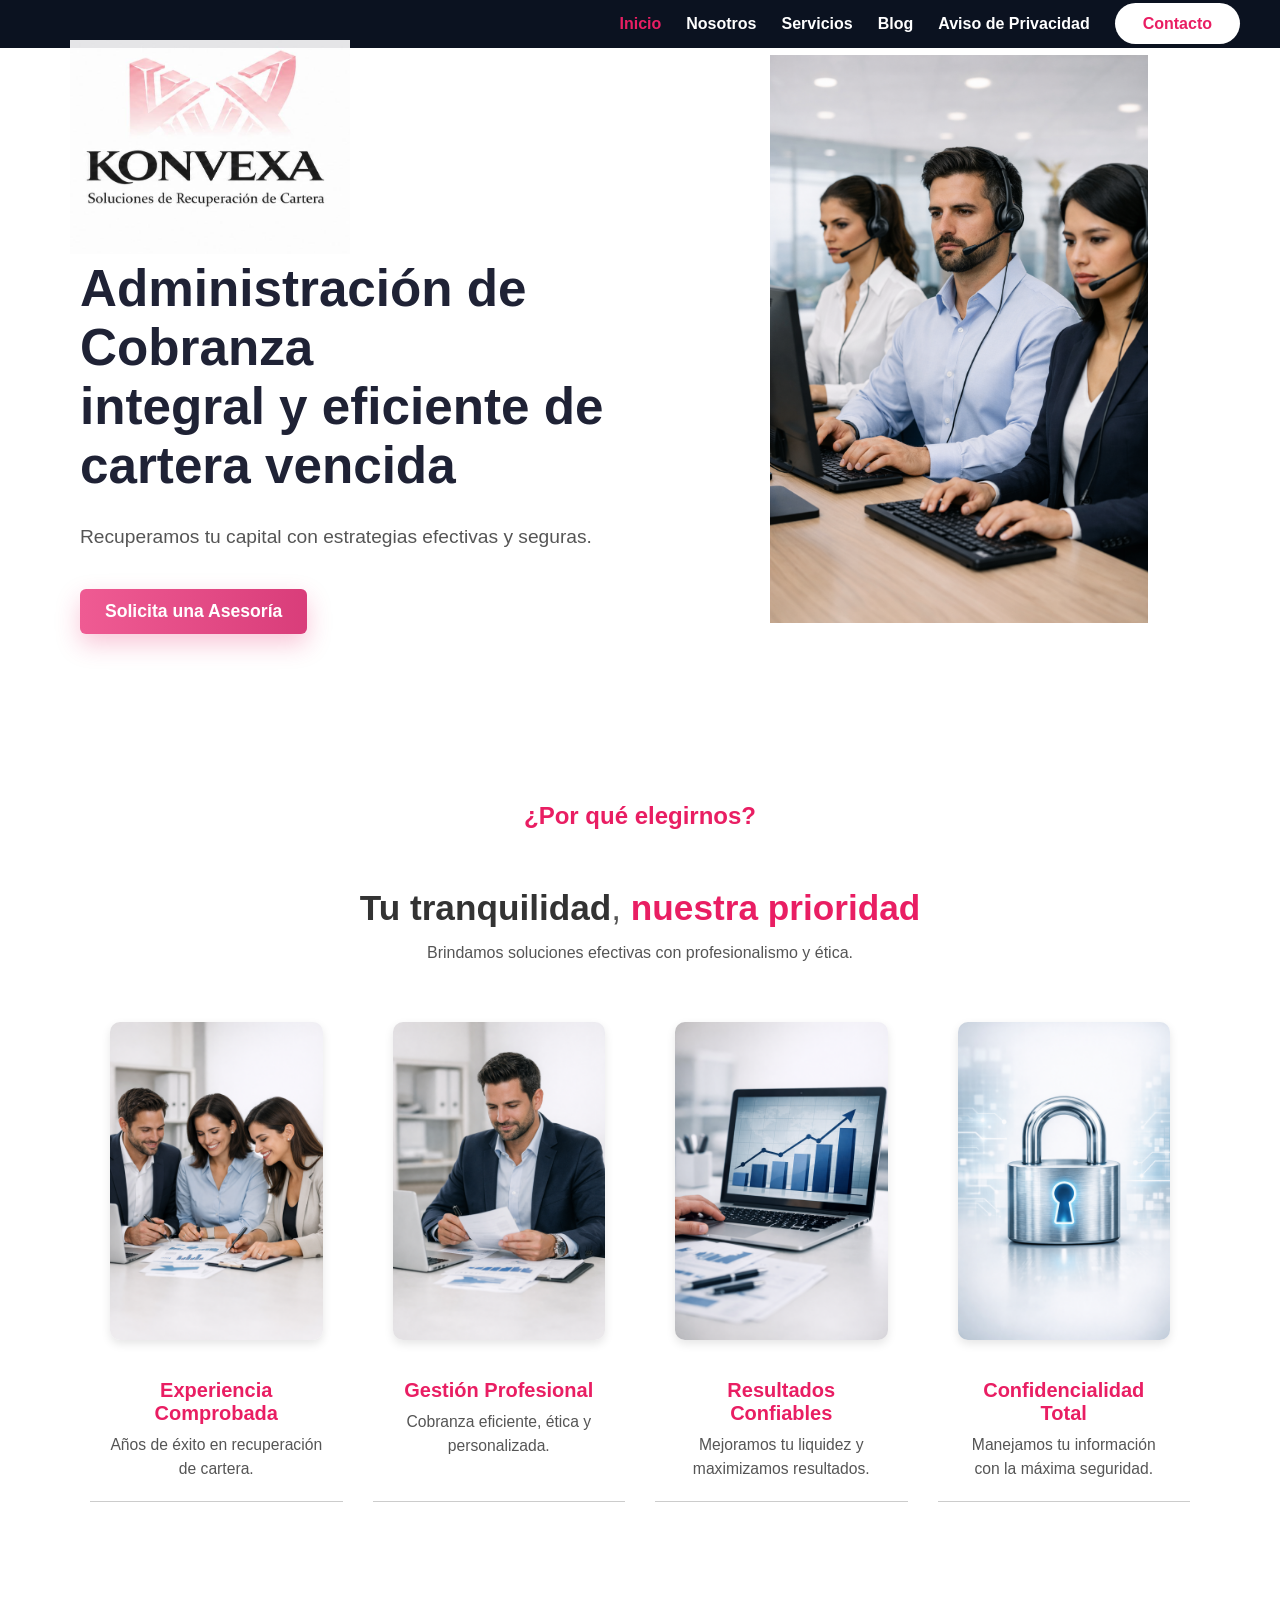
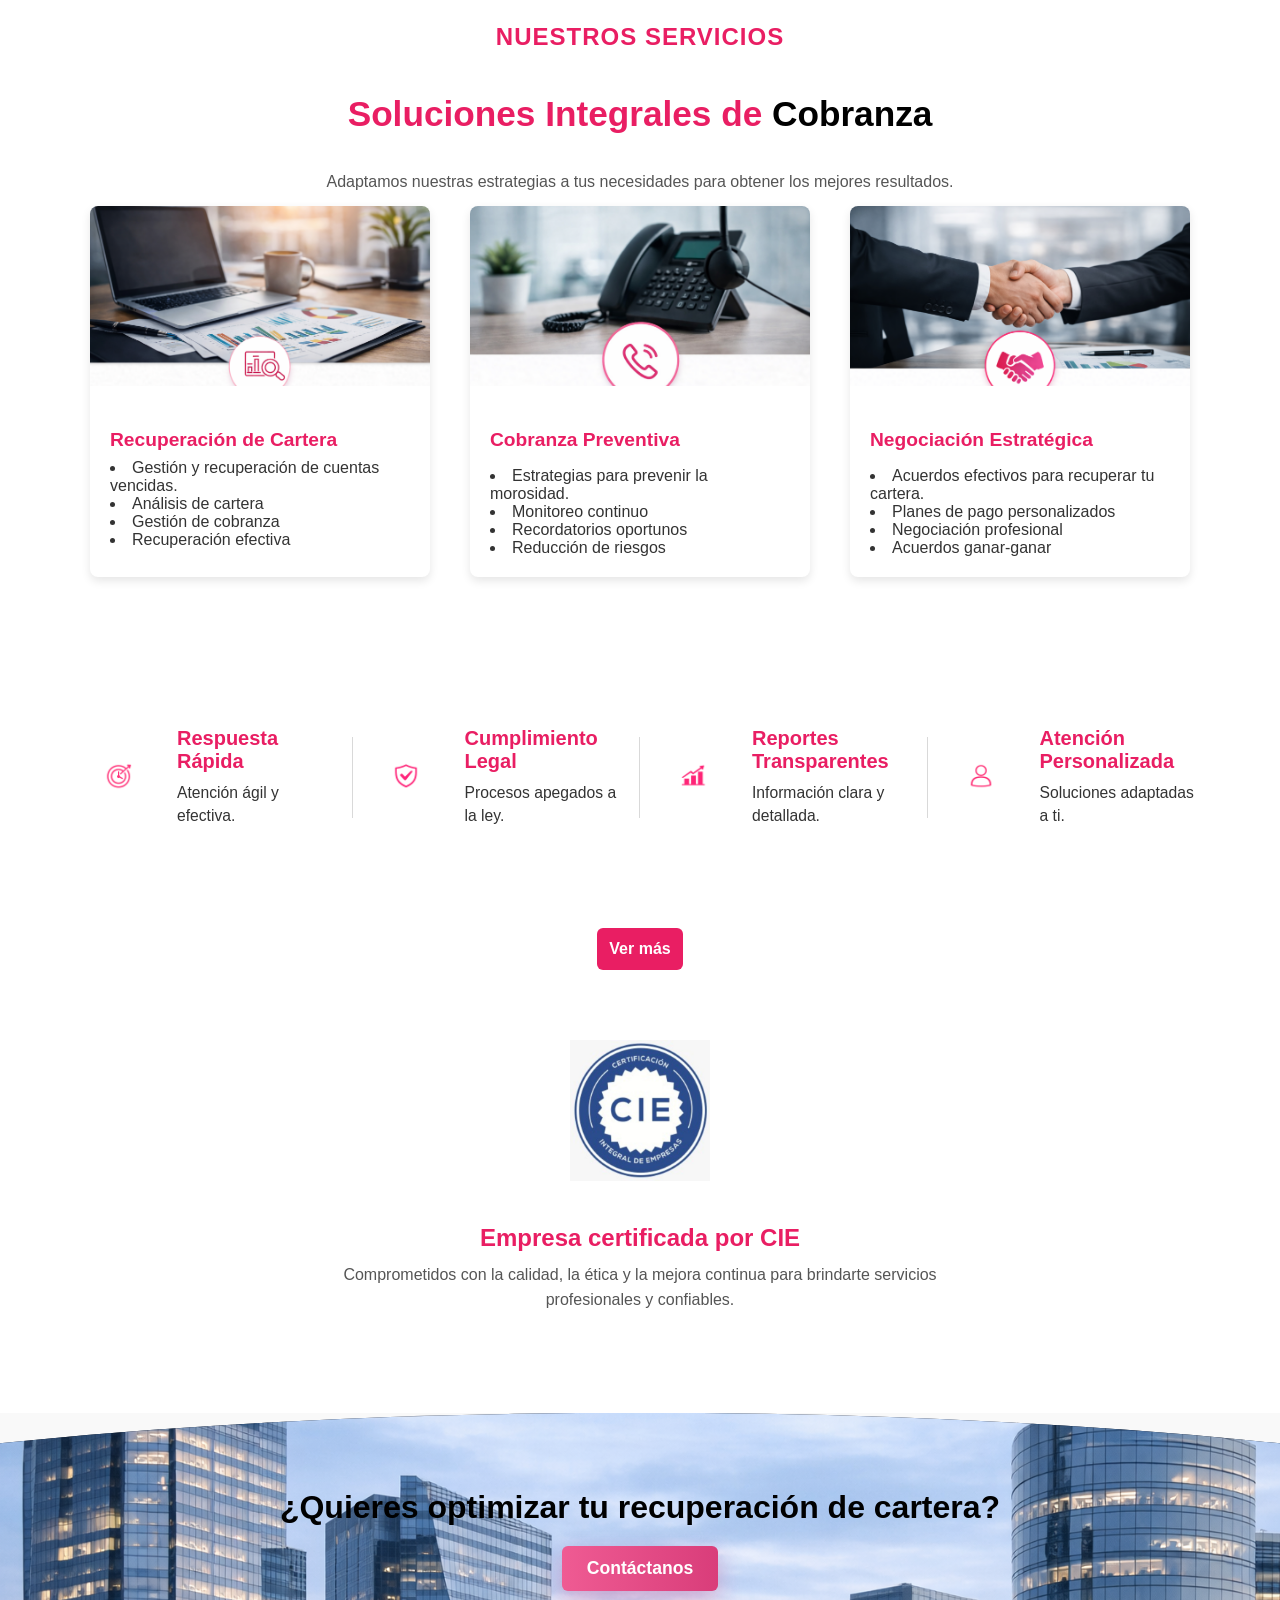
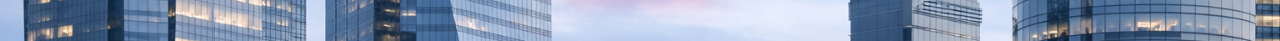
==== index.html @ bc164cfe "añadir cie" ====
<!DOCTYPE html>
<html lang="es">
<head>
  <meta charset="UTF-8">
  <meta name="viewport" content="width=device-width, initial-scale=1.0">
  <title>Konvexa Soluciones</title>
  <link rel="stylesheet" href="styles.css">
</head>
<body>
 
  <!-- Header -->
  <header class="navbar">
    <div class="logo-overlap">
      <img src="logo.png" alt="Konvexa Logo">
    </div>
    <nav>
       <ul>
        <li><a href="index.html"class="active">Inicio</a></li>
        <li><a href="nosotros.html">Nosotros</a></li>
        <li><a href="servicios.html">Servicios</a></li>
        <li><a href="blog.html">Blog</a></li>
        <li><a href="privacidad.html">Aviso de Privacidad</a></li>
        <li><a href="contacto.html" class="active">Contacto</a></li>
      </ul>
    </nav>
  </header>

  <!-- Sección principal -->
  <section class="hero">
    <div class="hero-text">
      <h1>Administración de Cobranza<br> integral y eficiente de cartera vencida</h1>
      <p>Recuperamos tu capital con estrategias efectivas y seguras.</p>
      <a href="contacto.html" class="btn-primary">Solicita una Asesoría</a>
    </div>
    <div class="hero-image">
      <img src="img/ejecutivos.jpg" alt="Ejecutivo profesional">
    </div>
  </section>

 <!-- ¿Por qué elegirnos? -->
<section class="why-us">
  <h2>¿Por qué elegirnos?</h2>
  <p class="subtitle">
    <strong>Tu tranquilidad</strong>, <span class="highlight">nuestra prioridad</span>
  </p>
  <p>Brindamos soluciones efectivas con profesionalismo y ética.</p>

 <div class="benefits-grid">
  <div class="benefit">
    <img src="experiencia-comprobada.jpg" alt="Experiencia Comprobada">
    <h3>Experiencia Comprobada</h3>
    <p>Años de éxito en recuperación de cartera.</p>
  </div>

  <div class="benefit">
    <img src="gestion-profesional.jpg" alt="Gestión Profesional">
    <h3>Gestión Profesional</h3>
    <p>Cobranza eficiente, ética y personalizada.</p>
  </div>

  <div class="benefit">
    <img src="resultados-confiables.jpg" alt="Resultados Confiables">
    <h3>Resultados Confiables</h3>
    <p>Mejoramos tu liquidez y maximizamos resultados.</p>
  </div>

  <div class="benefit">
    <img src="confidencialidad-total.jpg" alt="Confidencialidad Total">
    <h3>Confidencialidad Total</h3>
    <p>Manejamos tu información con la máxima seguridad.</p>
  </div>
</div>


<!-- Nuestros Servicios -->
<section class="servicios" id="servicios">
  <h4 class="titulo-seccion">NUESTROS SERVICIOS</h4>
  <h2 class="subtitulo-seccion">
    <strong>Soluciones Integrales de</strong> <span class="rosa">Cobranza</span>
  </h2>
  <p class="descripcion-seccion">
    Adaptamos nuestras estrategias a tus necesidades para obtener los mejores resultados.
  </p>

  <div class="servicios-grid">
    <div class="servicio">
      <img src="img/recuperacion.jpg" alt="Recuperación de Cartera">
      <div class="contenido-servicio">
        <div class="icono-servicio"> </div>
        <h3>Recuperación de Cartera</h3>
         </ul>
          <li> Gestión y recuperación de cuentas vencidas.</li>
          <li>  Análisis de cartera</li>
          <li>  Gestión de cobranza</li>
          <li>  Recuperación efectiva</li>
        </ul>
      </div>
    </div>

    <div class="servicio">
      <img src="img/preventiva.jpg" alt="Cobranza Preventiva">
      <div class="contenido-servicio">
        <div class="icono-servicio"> </div>
        <h3>Cobranza Preventiva</h3>
        <ul></ul>
          <li>  Estrategias para prevenir la morosidad.</li>
          <li>  Monitoreo continuo</li>
          <li>  Recordatorios oportunos</li>
          <li>  Reducción de riesgos</li>
        </ul>
      </div>
    </div>

    <div class="servicio">
      <img src="img/negociacion.jpg" alt="Negociación Estratégica">
      <div class="contenido-servicio">
        <div class="icono-servicio">  </div>
        <h3>Negociación Estratégica</h3>
        <ul></ul>
          <li>  Acuerdos efectivos para recuperar tu cartera.</li>
          <li>  Planes de pago personalizados</li>
          <li>  Negociación profesional</li>
          <li>  Acuerdos ganar-ganar</li>
        </ul>
      </div>
    </div>
  </div>
</section>

<!-- Beneficios adicionales -->
<div class="extra-benefits">
  <div class="extra-benefit">
    <img src="img/icono-reloj.png" alt="Respuesta rápida">
    <div class="text">
      <h3>Respuesta Rápida</h3>
      <p>Atención ágil y efectiva.</p>
    </div>
  </div>

  <div class="extra-benefit">
    <img src="img/icono-escudo.png" alt="Cumplimiento legal">
    <div class="text">
      <h3>Cumplimiento Legal</h3>
      <p>Procesos apegados a la ley.</p>
    </div>
  </div>

  <div class="extra-benefit">
    <img src="img/icono-grafica.png" alt="Reportes transparentes">
    <div class="text">
      <h3>Reportes Transparentes</h3>
      <p>Información clara y detallada.</p>
    </div>
  </div>

  <div class="extra-benefit">
    <img src="img/icono-persona.png" alt="Atención personalizada">
    <div class="text">
      <h3>Atención Personalizada</h3>
      <p>Soluciones adaptadas a ti.</p>
    </div>
  </div>
</div> 

  <div class="btn-container">
  <a href="#" class="btn-secondary">Ver más</a>
</div>

<div class="cie-certificacion">
  <img src="img/cie-logo.png" alt="Certificación Integral de Empresas">
  <h3>Empresa certificada por CIE</h3>
  <p>
    Comprometidos con la calidad, la ética y la mejora continua
    para brindarte servicios profesionales y confiables.
  </p>
</div>

</section>

  <!-- Pie de página -->
  <footer class="cta-footer">
    <h2>¿Quieres optimizar tu recuperación de cartera?</h2>
    <a href="contacto.html" class="btn-primary">Contáctanos</a>
  </footer>
</body>
</html>
---- styles.css ----
body {
  font-family: 'Poppins', sans-serif;
  margin: 0;
  color: #333;
  background-color: #fff;
}

/* =========================
   HEADER
========================= */

.navbar {
  display: flex;
  justify-content: flex-end;
  align-items: center;
  padding: 35px 80px;
  background: transparent;
  position: relative;
  z-index: 100;
}

/* Logo KONVEXA */
.logo-overlap {
  position: absolute;
  left: 70px;
  top: 40px; /* lo baja un poco para separarlo del texto */
  width: 280px; /* antes 380px, más equilibrado */
  z-index: 1; /* mantiene el texto encima */
  opacity: 0.9; /* efecto suave */
}

.logo-overlap img {
  width: 100%;
  height: auto;
  display: block;
}

/* Menú */
nav {
  margin-left: auto;
}

nav ul {
  list-style: none;
  display: flex;
  align-items: center;
  gap: 45px;
  margin: 0;
  padding: 0;
}

nav ul li a {
  text-decoration: none;
  color: #1f2235;
  font-weight: 600;
  font-size: 1rem;
  transition: 0.3s;
  position: relative;
}

nav ul li a:hover {
  color: #ffffff;
}

/* Botón contacto */
nav ul li:last-child a {
  background: #ffffff;
  padding: 12px 28px;
  border-radius: 40px;
  color: #e91e63;
  font-weight: 700;
}

/* =========================
   HERO SECTION
========================= */

.hero {
  display: flex;
  justify-content: space-between;
  align-items: center;
  padding: 0 80px 90px;
  background: #fff;
  position: relative;
  overflow: hidden;
}

/* Texto */
.hero-text {
  width: 50%;
  position: relative;
  z-index: 5;
  padding-top: 170px;
}

.hero-text h1 {
  font-size: 3.2rem;
  line-height: 1.15;
  color: #1f2235;
  margin-bottom: 25px;
  font-weight: 800;
  max-width: 580px;
}

.hero-text p {
  font-size: 1.2rem;
  color: #555;
  margin-bottom: 35px;
  max-width: 520px;
  line-height: 1.7;
}

/* Botón */
.btn-primary {
  background: linear-gradient(to right, #ef5b93, #d93d7a);
  color: white;
  padding: 18px 38px;
  border-radius: 12px;
  text-decoration: none;
  font-size: 1.1rem;
  font-weight: 700;
  display: inline-block;
  box-shadow: 0 10px 25px rgba(233, 30, 99, 0.25);
  transition: 0.3s;
  position: relative;
  z-index: 5;
}

.btn-primary:hover {
  transform: translateY(-3px);
}

/* Imagen ejecutivo */
.hero-image img {
  width: 88%;
  max-width: 430px;
  object-fit: contain;
}

/* Por que elegirnos */
.why-us {
  background: #fff;
  text-align: center;
  padding: 50px 40px; /* menos padding arriba */
}

.why-us h2 {
  display: inline-block;
  background-color: #ffffff; /* fondito rosado */
  color: #e91e63;
  padding: 8px 20px;
  border-radius: 8px;
  margin-bottom: 15px; /* menos espacio debajo del título */
  font-weight: 750;
}

.why-us .subtitle {
  font-size: 2.2rem; /* un poco más pequeño */
  margin-bottom: 8px; /* menos separación */
}

.why-us .subtitle strong {
  font-weight: 750;
  color: #333;
}

.why-us .subtitle .highlight {
  color: #e91e63;
  font-weight: 700;
}

.why-us p {
  color: #555;
  margin-bottom: 15px; /* menos espacio debajo */
}

.benefits-grid {
  display: grid;
  grid-template-columns: repeat(auto-fit, minmax(250px, 1fr));
  gap: 30px;
  max-width: 1100px;
  margin: 40px auto;
  text-align: center;
}

.benefit {
  padding: 20px;
  border-bottom: 1px solid #ccc;
}

/* Imágenes verticales */
.benefit img {
  width: 100%;
  max-width: 220px; /* controla el ancho */
  height: auto;
  border-radius: 10px;
  object-fit: cover;
  margin-bottom: 15px;
  box-shadow: 0 4px 10px rgba(0,0,0,0.1);
}

/* Títulos y texto */
.benefit h3 {
  color: #e91e63;
  font-size: 1.25rem;
  margin-bottom: 8px;
  font-weight: 700;
}

.benefit p {
  color: #555;
  font-size: 0.98rem;
  line-height: 1.5;
  margin: 0;
}

/* =========================
    NUESTROS SERVICIOS  
=========================*/
.servicios {
  background-color: #fff;
  text-align: center;
  padding: 50px 30px;
}

.titulo-seccion {
  font-size: 1.5rem;
  color: #e91e63;
  font-weight: 700;
  letter-spacing: 1px;
  margin-bottom: 5px;
}

.subtitulo-seccion {
  font-size: 2.2rem;
  font-weight: 750;
  color: #333;
  margin-bottom: 10px;
}

.subtitulo-seccion .rosa {
  color: #000000;
  font-weight: 750;
}

.descripcion-seccion {
  color: #555;
  margin-bottom: 40px;
  font-size: 1rem;
}

.servicios-grid {
  display: grid;
  grid-template-columns: repeat(auto-fit, minmax(300px, 1fr));
  gap: 40px;
  max-width: 1100px;
  margin: 0 auto;
}

.servicio {
  background-color: #fff;
  border-radius: 8px;
  box-shadow: 0 4px 10px rgba(0,0,0,0.1);
  overflow: hidden;
  transition: transform 0.3s ease;
}

.servicio:hover {
  transform: translateY(-5px);
}

.servicio img {
  width: 100%;
  height: 180px;
  object-fit: cover;
}

.contenido-servicio {
  padding: 20px;
  text-align: left;
}

.icono-servicio {
  font-size: 1.8rem;
  color: #e91e63;
  margin-bottom: 10px;
}

.contenido-servicio h3 {
  color: #e91e63;
  font-size: 1.2rem;
  margin-bottom: 8px;
}

.contenido-servicio p {
  color: #555;
  margin-bottom: 10px;
}

.contenido-servicio ul {
  list-style: none;
  padding: 0;
  margin-bottom: 15px;
}

.contenido-servicio ul li {
  color: #555;
  margin-bottom: 6px;
}

.linea-rosa {
  width: 50px;
  height: 3px;
  background-color: #e91e63;
  margin: 0 auto;
  border-radius: 2px;
}

 /* =========================
   BENEFICIOS ADICIONALES
========================= */

.extra-benefits {
  display: grid;
  grid-template-columns: repeat(4, 1fr);
  max-width: 1150px;
  margin: 70px auto;
  background: #ffffff;
  border-radius: 18px;
  overflow: hidden;
}

/* Cada bloque */
.extra-benefit {
  display: flex;
  align-items: center;
  gap: 14px;
  padding: 30px 18px;
  position: relative;
}

/* Línea divisora elegante */
.extra-benefit:not(:last-child)::after {
  content: "";
  position: absolute;
  right: 0;
  top: 25%;
  width: 1px;
  height: 50%;
  background: rgba(0,0,0,0.15);
}

/* Íconos */
.extra-benefit img {
  width: 90px;
  height: 90px;
  object-fit: contain;
  flex-shrink: 0;
  margin-left: -10px;
}

/* Texto */
.extra-benefit .text {
  text-align: left;
}

.extra-benefit h3 {
  color: #e91e63;
  font-size: 1.25rem;
  line-height: 1.15;
  margin: 0 0 8px;
  font-weight: 700;
}

.extra-benefit p {
  color: #333;
  font-size: 0.98rem;
  line-height: 1.5;
  margin: 0;
}

/* Ver mas*/
.btn-container {
  text-align: center; /* centra el botón horizontalmente */
  margin-top: 20px;
}

.btn-secondary {
  background-color: #ffffff;
  border: 2px solid #e91e63;
  color: #e91e63;
  padding: 10px 20px;
  border-radius: 5px;
  text-decoration: none;
  display: inline-block;
  margin-top: 20px;
}

.feature img {
  width: 100px;   /* tamaño uniforme */
  height: auto;
  margin-bottom: 15px;
}

/* Footer */ /* Footer */
.cta-footer {
  text-align: center;
  padding: 80px 40px;
  color: #0c0101;

  background:
    linear-gradient(rgba(26, 25, 25, 0), rgba(233, 30, 98, 0)),
    url("footer-bg.jpg") no-repeat center center;

  background-size: cover;

  /* Curvatura arriba */
  clip-path: ellipse(100% 100% at 50% 100%);
}

.cta-footer h2 {
  margin-bottom: 20px;
  font-size: 1.8rem;
}

/* Certificación CIE */

.cie-certificacion {
  text-align: center;
  padding: 50px 20px;
}

.cie-certificacion img {
  width: 140px;
  height: auto;
  margin-bottom: 15px;
}

.cie-certificacion h3 {
  color: #e91e63;
  margin-bottom: 10px;
  font-size: 1.5rem;
}

.cie-certificacion p {
  color: #555;
  max-width: 600px;
  margin: 0 auto;
  line-height: 1.6;
}

/* =========================
   RESPONSIVE DESIGN
========================= */

/* Tablets */
@media (max-width: 992px) {
  .navbar {
    flex-direction: column; /* apila logo y menú */
    align-items: center;
    padding: 20px;
  }

  .logo-overlap {
    position: static; /* quita posición absoluta */
    width: 250px;     /* logo más pequeño */
    margin-bottom: 15px;
  }

  nav {
    margin-left: 0;
  }

  nav ul {
    flex-direction: row;   /* menú horizontal */
    flex-wrap: wrap;       /* se acomoda si no cabe */
    gap: 20px;
    justify-content: center;
  }

  nav ul li a {
    font-size: 0.9rem; /* texto más pequeño */
  }
}

/* Móviles */
@media (max-width: 600px) {
  .logo-overlap {
    width: 200px; /* logo aún más pequeño */
  }

  nav ul {
    flex-direction: row;
    flex-wrap: wrap;
    gap: 15px;
    justify-content: center;
  }

  nav ul li a {
    font-size: 0.85rem;
  }
}

@media (max-width: 992px) {
  .benefits-grid {
    grid-template-columns: repeat(2, 1fr); /* dos columnas en tablet */
  }
}

@media (max-width: 600px) {
  .benefits-grid {
    grid-template-columns: 1fr; /* una columna en móvil */
  }
}

@media (max-width: 600px) {
  .cta-footer {
    clip-path: none; /* elimina curvatura */
    padding: 40px 20px; /* menos padding */
  }

  .cta-footer h2 {
    font-size: 1.2rem;
  }
}

/* Tablets */
@media (max-width: 992px) {
  .hero {
    flex-direction: column;   /* apila texto e imagen */
    text-align: center;
    padding: 40px 20px;
  }

  .hero-text {
    width: 100%;
    padding-top: 80px;
  }

  .hero-text h1 {
    font-size: 2.2rem;   /* más pequeño en tablet */
    max-width: 100%;
  }

  .hero-text p {
    font-size: 1rem;
    max-width: 100%;
  }

  .hero-image img {
    width: 70%;          /* más grande en tablet */
    margin-top: 30px;
  }
}

/* Móviles */
@media (max-width: 600px) {
  .hero {
    flex-direction: column;
    text-align: center;
    padding: 30px 15px;
  }

  .hero-text {
    width: 100%;
    padding-top: 40px;
  }

  .hero-text h1 {
    font-size: 1.6rem;   /* reduce aún más el título */
    line-height: 1.3;
  }

  .hero-text p {
    font-size: 0.95rem;  /* texto más compacto */
    line-height: 1.5;
  }

  .btn-primary {
    padding: 14px 28px;
    font-size: 1rem;
  }

  .hero-image img {
    width: 85%;          /* imagen más protagonista */
    max-width: 320px;
    margin-top: 25px;
  }
}

/* Tablets */
@media (max-width: 992px) {
  .extra-benefits {
    grid-template-columns: repeat(2, 1fr); /* dos columnas en tablet */
  }
}

/* Móviles */
@media (max-width: 600px) {
  .extra-benefits {
    display: flex;              /* fila horizontal */
    overflow-x: auto;           /* scroll horizontal */
    gap: 15px;
    padding: 20px;
    scroll-snap-type: x mandatory; /* efecto de “snap” al deslizar */
  }

  .extra-benefit {
    flex: 0 0 80%;              /* cada bloque ocupa 80% del ancho */
    scroll-snap-align: center;  /* se centra al deslizar */
    flex-direction: column;     /* imagen arriba, texto abajo */
    align-items: center;
    text-align: center;
    border-right: none;         /* quita línea divisoria */
    border-bottom: 1px solid rgba(0,0,0,0.15);
  }

  .extra-benefit img {
    width: 100%;
    max-width: 200px;
    height: auto;
    margin-bottom: 10px;
  }
}

 /* =========================
   SECCIÓN NOSOTROS
========================= */

/* Logo */
.logo {
  position: absolute;
  left: 40px;       /* lo coloca en la esquina izquierda */
  top: 25px;        /* ajusta verticalmente */
}

.logo img {
  width: 180px;     /* tamaño visible pero equilibrado */
  height: auto;
  display: block;
}

.about {
  font-family: 'Manrope', sans-serif;
  background-color: #fff;
  padding: 80px 60px;
}

/* Contenedor general */
.about-container {
  display: flex;
  align-items: center;
  justify-content: space-between;
  gap: 60px;
  flex-wrap: wrap;
}

/* Texto a la izquierda */
.about-text {
  flex: 1;
  max-width: 500px;
  text-align: left;
}

.about-title {
  color: #e91e63;
  font-weight: 700;
  font-size: 2.2rem;
  letter-spacing: 1px;
  margin-bottom: 10px;
}

.about-subtitle {
  color: #1f2235;
  font-size: 2.6rem;
  font-weight: 800;
  margin-bottom: 10px;
  line-height: 1.2;
}

/* Línea decorativa rosa */
.line {
  width: 50px;
  height: 3px;
  background-color: #e91e63;
  margin-bottom: 25px;
  border-radius: 2px;
}

/* Párrafo */
.about-text p {
  color: #555;
  font-size: 1.1rem;
  line-height: 1.8;
}

/* Imagen a la derecha */
.about-image {
  flex: 1;
  display: flex;
  justify-content: center;
}

.about-image img {
  width: 100%;
  max-width: 520px; /* más amplia */
  border-radius: 12px;
  box-shadow: 0 6px 18px rgba(0,0,0,0.12);
  object-fit: cover;
}

/* Nuestra Esencia */
.about-essence {
  text-align: center;
  margin-top: 60px;
  padding: 40px 20px;
}

/* Títulos principales */
.section-title {
  color: #e91e63;
  font-weight: 700;
  font-size: 1.5rem;
  margin-bottom: 5px;
  letter-spacing: 1px;
}

.about-essence h2 {
  font-size: 2.2rem;
  font-weight: 800;
  color: #1f2235;
  margin-bottom: 15px;
}

.essence-text {
  color: #555;
  margin-bottom: 50px;
  font-size: 1rem;
  line-height: 1.6;
  max-width: 700px;
  margin-left: auto;
  margin-right: auto;
}

/* Tarjetas Misión, Visión y Valores */
.essence-grid {
  display: grid;
  grid-template-columns: repeat(auto-fit, minmax(280px, 1fr));
  gap: 30px;
  max-width: 1100px;
  margin: 0 auto;
}

.essence-card {
  background: #fff;
  border-radius: 12px;
  box-shadow: 0 4px 12px rgba(0,0,0,0.08);
  padding: 30px 25px;
  text-align: center;
  transition: transform 0.3s ease, box-shadow 0.3s ease;
}

.essence-card:hover {
  transform: translateY(-5px);
  box-shadow: 0 6px 18px rgba(0,0,0,0.15);
}

/* Línea rosa debajo de cada título */
.line {
  width: 50px;
  height: 3px;
  background-color: #e91e63;
  margin: 10px auto 20px;
  border-radius: 2px;
}

/* Títulos de las tarjetas */
.essence-card h3 {
  color: #1f2235;
  font-size: 1.3rem;
  font-weight: 700;
  margin-bottom: 5px;
}

/* Texto y lista */
.essence-card p,
.essence-card ul {
  color: #333;
  font-size: 0.95rem;
  line-height: 1.6;
}

.essence-card ul {
  list-style: none;
  padding: 0;
  margin: 0;
}

.essence-card ul li {
  margin-bottom: 6px;
}

/* Sección de estadísticas */

/* Frase superior con fondo blanco */
.stats-header {
  background-color: #fff; /* fondo blanco */
  color: #111827; /* texto oscuro */
  padding: 30px 40px;
  border-radius: 10px 10px 0 0; /* bordes superiores redondeados */
  display: flex; /* coloca el icono y texto en la misma línea */
  align-items: center; /* centra verticalmente */
  justify-content: center; /* centra horizontalmente */
  gap: 15px; /* espacio entre icono y texto */
  text-align: left; /* texto alineado a la izquierda */
}

.stats-icon img {
  width: 80px;
  height: 80px;
  margin-bottom: 15px;
}

.stats-header p {
  font-size: 1.1rem;
  color: #111827;
  line-height: 1.6;
  margin: 0; /* elimina espacio extra */
}

.stats-header .highlight {
  color: #e91e63; /* rosa corporativo */
  font-weight: 600;
}

/* Cuadrícula de estadísticas */
.about-stats {
  background-color: #0b1220; /* azul oscuro */
  color: #fff;
  padding: 20px 40px 40px;
  border-radius: 0 0 10px 10px; /* bordes inferiores redondeados */
  text-align: center;
}

.stats-grid {
  display: grid;
  grid-template-columns: repeat(auto-fit, minmax(220px, 1fr));
  gap: 30px;
  border-top: 1px solid #1e293b;
  padding-top: 30px;
}

.stat {
  text-align: center;
  position: relative;
}

.stat img {
  width: 40px;
  margin-bottom: 15px;
}

.stat h3 {
  font-size: 1.8rem;
  font-weight: 800;
  color: #fff;
  margin-bottom: 5px;
}

.stat-title {
  font-size: 1rem;
  font-weight: 600;
  color: #e91e63;
  margin-bottom: 8px;
}

.stat-text {
  font-size: 0.95rem;
  color: #d1d5db;
  line-height: 1.6;
}

/* Líneas divisorias */
.stat:not(:last-child)::after {
  content: "";
  position: absolute;
  right: -15px;
  top: 20%;
  height: 60%;
  width: 1px;
  background-color: #1e293b;
}

/* =========================
   RESPONSIVE DESIGN
========================= */

/* Tablets (pantallas menores a 992px) */
@media (max-width: 992px) {
  .about {
    padding: 60px 40px;
  }

  .about-container {
    flex-direction: column;
    text-align: center;
    gap: 40px;
  }

  .about-text {
    max-width: 100%;
  }

  .about-image img {
    max-width: 400px;
  }

  .about-title {
    font-size: 2rem;
  }

  .about-subtitle {
    font-size: 2.2rem;
  }

  .stats-header {
    flex-direction: column;
    text-align: center;
    gap: 10px;
  }

  .stats-icon img {
    width: 70px;
    height: 70px;
    margin-bottom: 10px;
  }

  .stats-grid {
    grid-template-columns: repeat(2, 1fr);
    gap: 20px;
  }
}

/* Celulares (pantallas menores a 768px) */
@media (max-width: 768px) {
  .logo {
    position: static;
    text-align: center;
    margin-bottom: 20px;
  }

  .logo img {
    width: 140px;
  }

  .about {
    padding: 40px 20px;
  }

  .about-title {
    font-size: 1.8rem;
  }

  .about-subtitle {
    font-size: 2rem;
  }

  .about-text p {
    font-size: 1rem;
  }

  .about-image img {
    max-width: 320px;
  }

  .essence-grid {
    grid-template-columns: 1fr;
    gap: 20px;
  }

  .stats-header {
    padding: 20px;
  }

  .stats-icon img {
    width: 60px;
    height: 60px;
  }

  .stats-grid {
    grid-template-columns: 1fr;
    gap: 25px;
  }

  .stat h3 {
    font-size: 1.5rem;
  }

  .stat-title {
    font-size: 0.95rem;
  }

  .stat-text {
    font-size: 0.9rem;
  }
}

/* Celulares pequeños (menores a 480px) */
@media (max-width: 480px) {
  .about-subtitle {
    font-size: 1.6rem;
  }

  .about-title {
    font-size: 1.4rem;
  }

  .stats-icon img {
    width: 50px;
    height: 50px;
  }

  .stats-header p {
    font-size: 0.95rem;
  }

  .stat h3 {
    font-size: 1.3rem;
  }

  .stat-text {
    font-size: 0.85rem;
  }
}

/* Estadísticas en horizontal para móviles */
@media (max-width: 768px) {
  .stats-grid {
    display: flex;              /* cambia de grid a flex */
    flex-direction: row;        /* en fila horizontal */
    overflow-x: auto;           /* scroll lateral */
    gap: 20px;
    padding: 20px 0;
    scroll-snap-type: x mandatory; /* efecto de snap */
  }

  .stat {
    flex: 0 0 220px;            /* ancho fijo para cada tarjeta */
    scroll-snap-align: start;   /* se alinea al inicio al hacer scroll */
    background-color: #0b1220;  /* mantiene fondo azul */
    border-radius: 8px;
    padding: 15px;
  }

  .stat img {
    width: 50px;
    height: 50px;
  }

  .stat h3 {
    font-size: 1.4rem;
  }

  .stat-text {
    font-size: 0.9rem;
  }

  /* Ocultar las líneas divisorias en móviles */
  .stat:not(:last-child)::after {
    display: none;
  }
}

/* =========================
   SEGUNDA -SECCION SERVICIOS
========================= */
.navbar {
  background-color: #0b1220; /* azul oscuro */
  padding: 15px 40px;
}

.navbar nav ul {
  list-style: none;
  display: flex;
  gap: 25px;
  margin: 0;
  padding: 0;
}

.navbar nav ul li a {
  color: #fff; /* texto blanco */
  font-weight: 600;
  transition: color 0.3s ease;
}

.navbar nav ul li a:hover,
.navbar nav ul li a.active {
  color: #e91e63; /* rosa corporativo */
}

/* =========================
   SECCIÓN SERVICIOS
========================= */
.services {
  background-color: #fff; /* fondo blanco */
  padding: 60px 40px;
  text-align: center;
}

.services h2 {
  font-size: 2.5rem;
  font-weight: 800;
  color: #0b1220; /* azul oscuro */
  margin-bottom: 10px;
}

.services .subtitle {
  font-size: 1.2rem;
  color: #e91e63; /* rosa corporativo */
  margin-bottom: 40px;
}

/* Grid horizontal de servicios */
.service-grid {
  display: flex;              /* horizontal */
  justify-content: center;
  gap: 30px;
  flex-wrap: wrap;            /* permite que se acomoden si no caben */
}

.service-box {
  background: #f9f9f9;
  border-radius: 12px;
  box-shadow: 0 4px 12px rgba(0,0,0,0.08);
  padding: 25px;
  width: 260px;               /* ancho fijo para horizontal */
  text-align: left;
  transition: transform 0.3s ease, box-shadow 0.3s ease;
}

.service-box:hover {
  transform: translateY(-5px);
  box-shadow: 0 6px 18px rgba(0,0,0,0.15);
}

.service-box h3 {
  font-size: 1.2rem;
  font-weight: 700;
  color: #e91e63; /* rosa */
  margin-bottom: 10px;
}

.service-box p {
  font-size: 0.95rem;
  color: #333;
  line-height: 1.6;
}

/* =========================
   ESTADÍSTICAS
========================= */
.service-stats {
  display: flex;
  justify-content: center;
  gap: 40px;
  flex-wrap: wrap;
  margin-top: 40px;
}

.service-stats .stat {
  background-color: #0b1220; /* azul oscuro */
  color: #fff;
  border-radius: 10px;
  padding: 20px 30px;
  text-align: center;
  flex: 0 0 250px;
}

.service-stats .stat h3 {
  font-size: 1.2rem;
  font-weight: 700;
  color: #e91e63; /* rosa */
}

/* =========================
   FOOTER
========================= */
.footer {
  background-color: #0b1220;
  color: #fff;
  text-align: center;
  padding: 30px 20px;
}

.footer p {
  margin: 5px 0;
  font-size: 0.95rem;
}


/* =========================
   TERCERA -SECCION BLOG 
========================= */
body {
  margin: 0;
  font-family: 'Manrope', sans-serif;
  background-color: #f9f9f9;
  color: #333;
}

a {
  text-decoration: none;
  color: inherit;
}

/* =========================
   HEADER
========================= */
header {
  background-color: #0b1220; /* azul oscuro */
  padding: 15px 40px;
}

.header-container {
  display: flex;
  align-items: center;
  justify-content: space-between;
}

.logo {
  height: 80px; /* antes 60px */
}

nav ul {
  list-style: none;
  display: flex;
  gap: 25px;
  margin: 0;
  padding: 0;
}

nav ul li a {
  color: #fff;
  font-weight: 600;
  transition: color 0.3s ease;
}

nav ul li a:hover,
nav ul li a.active {
  color: #e91e63; /* rosa corporativo */
}

/* =========================
   HERO BLOG
========================= */
.hero-blog {
  text-align: center;
  padding: 60px 20px;
  background-color: #fff; /* fondo blanco */
  color: #111827; /* texto oscuro */
}

.hero-blog h1 {
  font-size: 2.8rem;
  margin-bottom: 15px;
  color: #e91e63; /* rosa corporativo */
}

.hero-blog p {
  font-size: 1.2rem;
  color: #111827; /* texto negro */
}

/* =========================
   BLOG GRID
========================= */
.blog-grid {
  display: flex; /* horizontal */
  justify-content: center;
  gap: 30px;
  padding: 60px 40px;
  flex-wrap: wrap; /* permite que se acomoden si no caben */
}

.blog-post {
  background: #fff;
  border-radius: 12px;
  box-shadow: 0 4px 12px rgba(0,0,0,0.08);
  overflow: hidden;
  width: 300px;
  flex: 0 0 auto;
  transition: transform 0.3s ease, box-shadow 0.3s ease;
}

.blog-post:hover {
  transform: translateY(-5px);
  box-shadow: 0 6px 18px rgba(0,0,0,0.15);
}

.blog-post img {
  width: 100%;
  height: 180px;
  object-fit: cover;
}

.blog-post h3 {
  font-size: 1.3rem;
  font-weight: 700;
  color: #0b1220;
  margin: 15px;
}

.blog-post p {
  font-size: 0.95rem;
  color: #555;
  margin: 0 15px 20px;
  line-height: 1.6;
}

.btn-secondary {
  display: inline-block;
  margin: 0 15px 20px;
  padding: 10px 20px;
  background-color: #e91e63;
  color: #fff;
  border-radius: 6px;
  font-weight: 600;
  transition: background-color 0.3s ease;
}

.btn-secondary:hover {
  background-color: #c2185b;
}

/* =========================
   FOOTER CTA
========================= */
.cta-footer {
  text-align: center;
  padding: 50px 20px;
  background-color: #0b1220;
  color: #fff;
}

.cta-footer h2 {
  font-size: 2rem;
  margin-bottom: 20px;
  color: #000000;
}

.btn-primary {
  padding: 12px 25px;
  background-color: #e91e63;
  color: #fff;
  border-radius: 6px;
  font-weight: 700;
  transition: background-color 0.3s ease;
}

.btn-primary:hover {
  background-color: #c2185b;
}

/* =========================
   RESPONSIVE
========================= */
@media (max-width: 992px) {
  .blog-grid {
    gap: 20px;
  }
  .blog-post {
    width: 260px;
  }
}

@media (max-width: 768px) {
  .blog-grid {
    flex-direction: column; /* vertical en móviles */
    align-items: center;
  }
  .blog-post {
    width: 90%;
    max-width: 400px;
  }
}

/* =========================
   HEADER (igual que Blog)
========================= */
header {
  background-color: #0b1220; /* azul oscuro */
  padding: 15px 40px;
}

.header-container {
  display: flex;
  align-items: center;
  justify-content: center;
}

header nav ul {
  list-style: none;
  display: flex;
  gap: 25px;
  margin: 0;
  padding: 0;
}

header nav ul li a {
  color: #fff; /* texto blanco */
  font-weight: 600;
  transition: color 0.3s ease;
}

header nav ul li a:hover,
header nav ul li a.active {
  color: #e91e63; /* rosa corporativo */
}

/* =========================
   CUARTA SECCIÓN PRIVACIDAD
========================= */
.privacidad {
  background-color: #fff; /* fondo blanco */
  padding: 60px 40px;
  max-width: 900px;
  margin: 0 auto;
}

.privacidad h2 {
  font-size: 2.2rem;
  font-weight: 800;
  color: #0b1220; /* azul oscuro */
  margin-bottom: 20px;
}

.privacidad h3 {
  font-size: 1.3rem;
  font-weight: 700;
  color: #e91e63; /* rosa */
  margin-top: 30px;
  margin-bottom: 10px;
}

.privacidad p,
.privacidad ul {
  font-size: 1rem;
  color: #333;
  line-height: 1.6;
}

.privacidad ul {
  padding-left: 20px;
  list-style: disc;
}

/* =========================
   FOOTER PRIVACIDAD
========================= */
.footer-privacidad {
  background-color: #0b1220; /* Azul fuerte */
  color: #ffffff; /* Texto blanco */
  text-align: center;
  padding: 30px 20px;
}

.footer-privacidad .copy {
  font-size: 0.95rem;
  color: #ffffff; /* Asegura que el texto sea blanco */
}

.footer-privacidad .privacidad-link {
  color: #e91e63; /* Rosa Konvexa */
  font-weight: 600;
  text-decoration: none;
}

.footer-privacidad .privacidad-link:hover {
  text-decoration: underline;
}

/* =========================
   QUINTA SECCION CONTACTO 
========================= */
header {
  background-color: #0b1220; /* azul oscuro */
  padding: 15px 40px;
}

.header-container {
  display: flex;
  align-items: center;
  justify-content: center;
}

header nav ul {
  list-style: none;
  display: flex;
  gap: 25px;
  margin: 0;
  padding: 0;
}

header nav ul li a {
  color: #fff; /* texto blanco */
  font-weight: 600;
  transition: color 0.3s ease;
}

header nav ul li a:hover,
header nav ul li a.active {
  color: #e91e63; /* rosa corporativo */
}

/* =========================
   SECCIÓN CONTACTO
========================= */
.contacto {
  background-color: #fff; /* fondo blanco */
  padding: 60px 40px;
  max-width: 900px;
  margin: 0 auto;
  text-align: center;
}

.contacto h2 {
  font-size: 2.2rem;
  font-weight: 800;
  color: #0b1220; /* azul oscuro */
  margin-bottom: 15px;
}

.contacto p {
  font-size: 1rem;
  color: #333;
  margin-bottom: 30px;
  line-height: 1.6;
}

/* Información de contacto */
.contact-info {
  display: flex;
  justify-content: center;
  gap: 30px;
  flex-wrap: wrap;
  margin-bottom: 40px;
}

.info-box {
  background: #f9f9f9;
  border-radius: 10px;
  padding: 20px;
  width: 260px;
  text-align: left;
  box-shadow: 0 4px 12px rgba(0,0,0,0.08);
}

.info-box h3 {
  color: #e91e63; /* rosa */
  font-size: 1.2rem;
  margin-bottom: 10px;
}

.info-box p a {
  color: #0b1220; /* azul */
  font-weight: 600;
}

/* Formulario */
.contact-form {
  display: flex;
  flex-direction: column;
  gap: 15px;
}

.contact-form input,
.contact-form textarea {
  padding: 12px;
  border: 1px solid #ccc;
  border-radius: 6px;
  font-size: 1rem;
}

.btn-secondary {
  background-color: #e91e63;
  color: #fff;
  padding: 12px;
  border: none;
  border-radius: 6px;
  font-weight: 600;
  cursor: pointer;
  transition: background-color 0.3s ease;
}

.btn-secondary:hover {
  background-color: #c2185b;
}

/* =========================
   FOOTER CONTACTO
========================= */
.footer-contacto {
  background-color: #0b1220;
  color: #fff;
  text-align: center;
  padding: 30px 20px;
}

.footer-contacto .footer-info p {
  margin: 5px 0;
  font-size: 0.95rem;
}

.footer-contacto a {
  color: #e91e63;
  font-weight: 600;
}

.footer-contacto .copy {
  margin-top: 15px;
  font-size: 
  0.95rem;
}

/* =========================
   FOOTER REDES SOCIALES
========================= */

.redes-premium-footer {
  margin-top: 15px;
  display: flex;
  gap: 12px;
  justify-content: center;
  align-items: center;
}

.redes-premium-footer a {
  width: 45px;
  height: 45px;
  display: flex;
  justify-content: center;
  align-items: center;
  border-radius: 50%;
  color: white;
  font-size: 18px;
  text-decoration: none;
  box-shadow: 0 8px 18px rgba(0,0,0,0.15);
  transition: all 0.3s ease;
}

/* Instagram */
.redes-premium-footer a:nth-child(1) {
  background: linear-gradient(45deg, #f9ce34, #ee2a7b, #6228d7);
}

/* Facebook */
.redes-premium-footer a:nth-child(2) {
  background: #1877F2;
}

/* LinkedIn */
.redes-premium-footer a:nth-child(3) {
  background: #0A66C2;
}

/* WhatsApp */
.redes-premium-footer .wa {
  background: #25D366;
}

/* Hover elegante */
.redes-premium-footer a:hover {
  transform: translateY(-5px) scale(1.1);
  box-shadow: 0 12px 25px rgba(0,0,0,0.25);
}
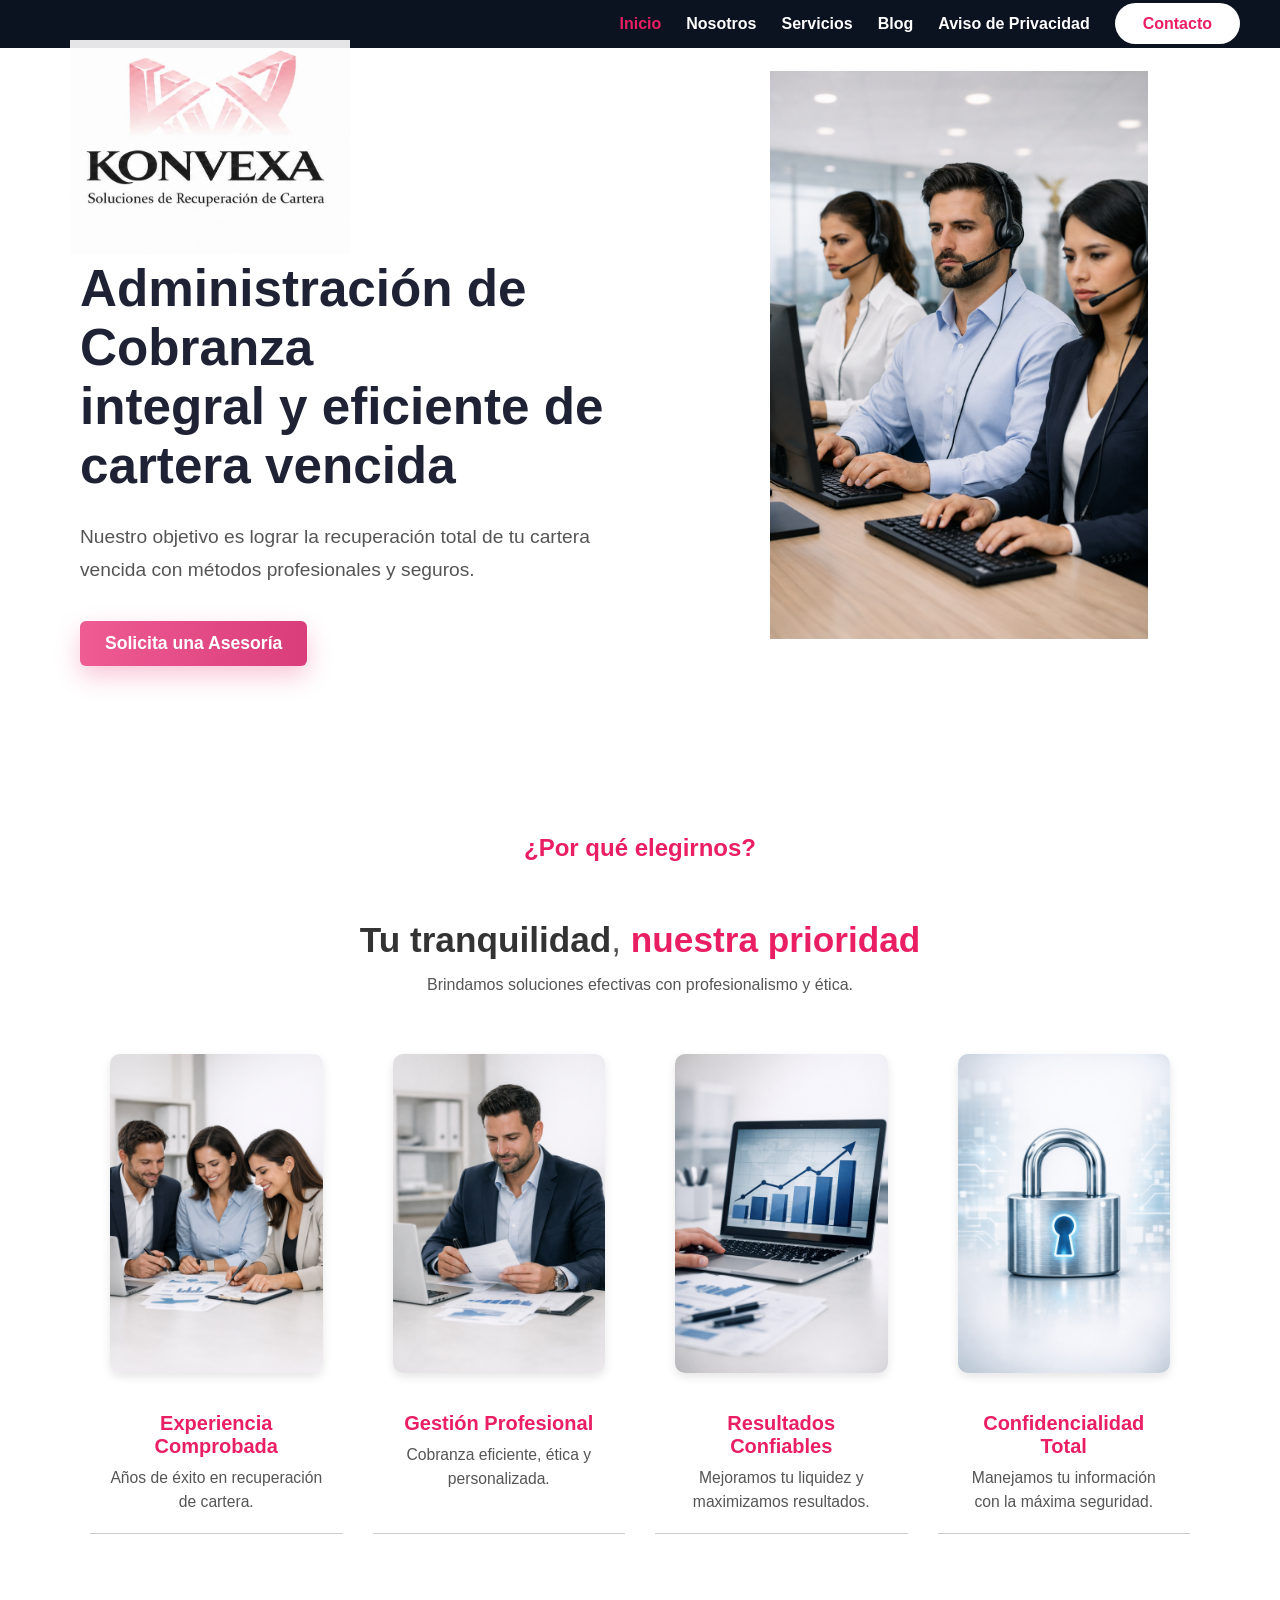
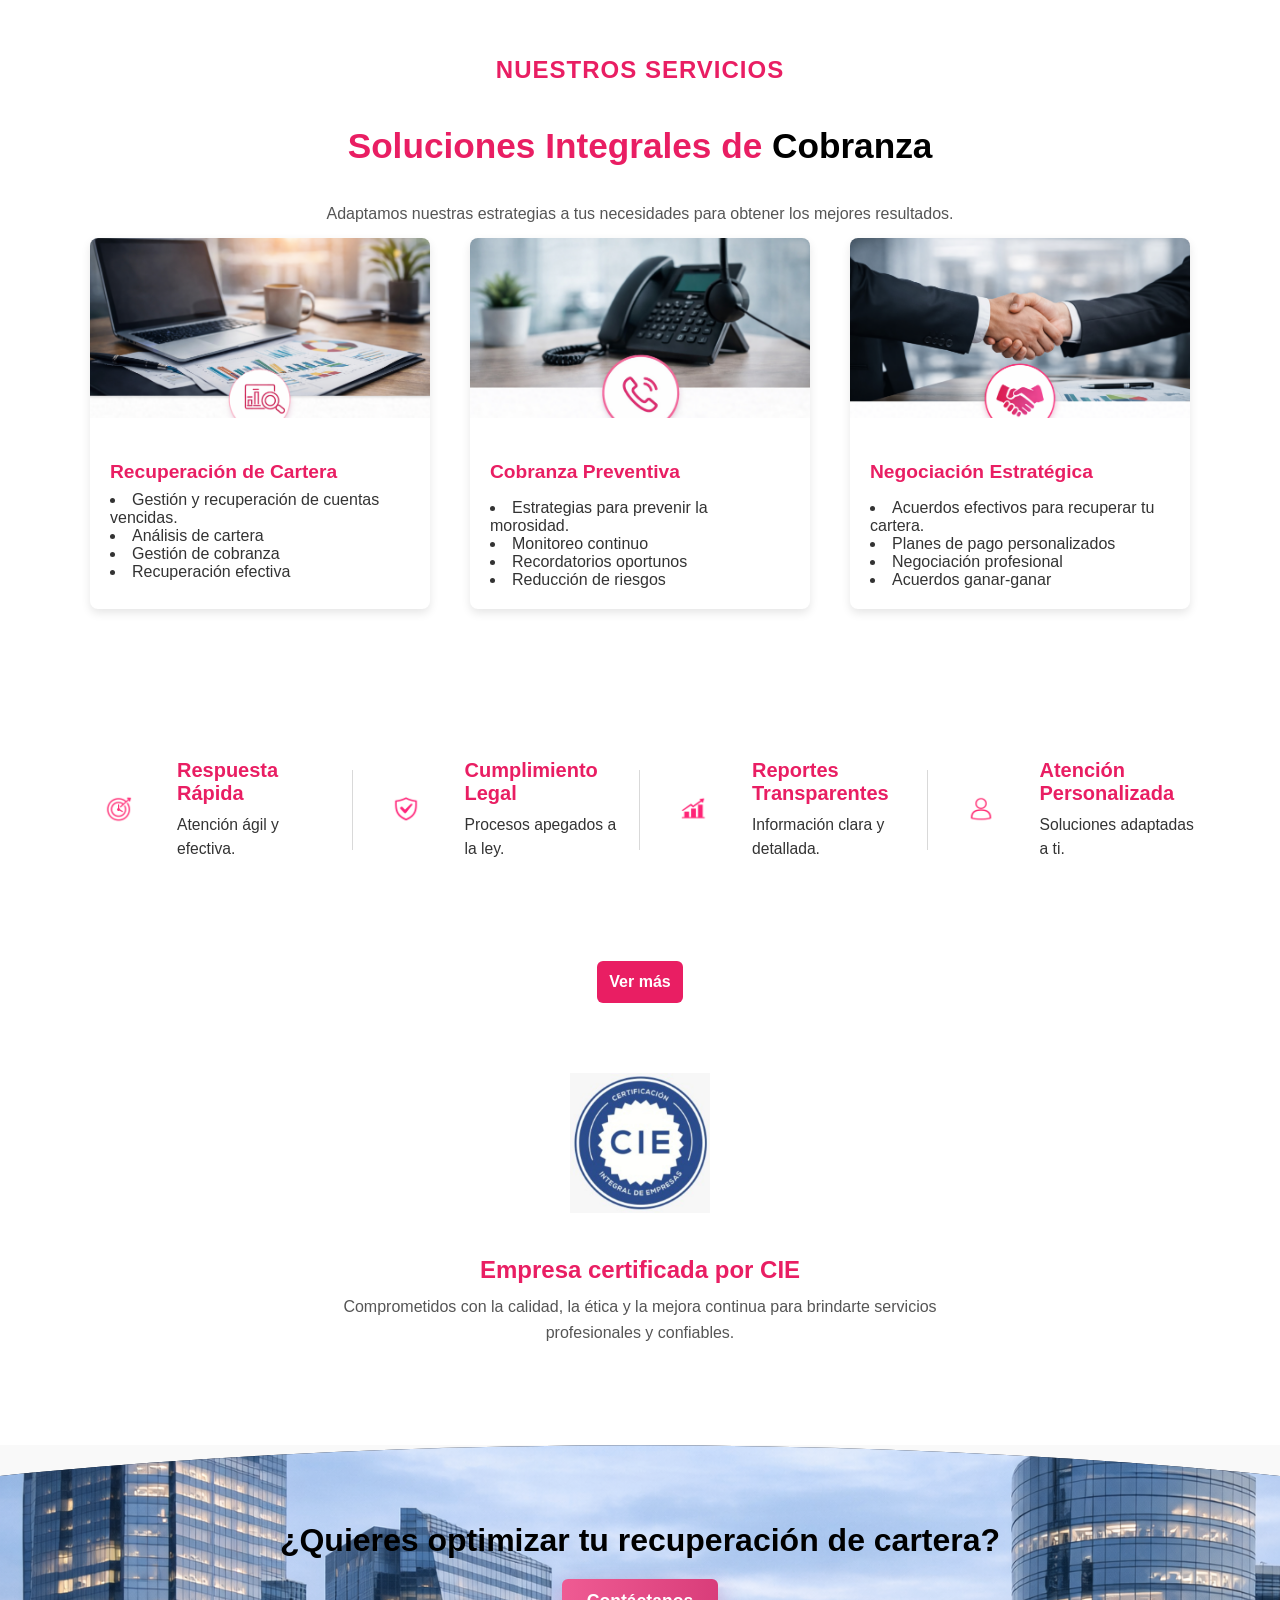
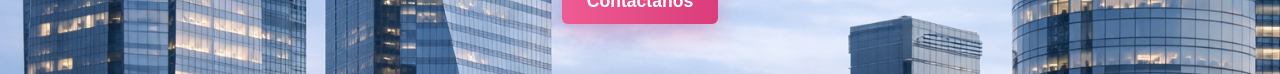
==== commit f0d44782: "alololo" ====
--- a/index.html
+++ b/index.html
@@ -29,7 +29,7 @@
   <section class="hero">
     <div class="hero-text">
       <h1>Administración de Cobranza<br> integral y eficiente de cartera vencida</h1>
-      <p>Recuperamos tu capital con estrategias efectivas y seguras.</p>
+      <p>Nuestro objetivo es lograr la recuperación total de tu cartera vencida con métodos profesionales y seguros.</p>
       <a href="contacto.html" class="btn-primary">Solicita una Asesoría</a>
     </div>
     <div class="hero-image">
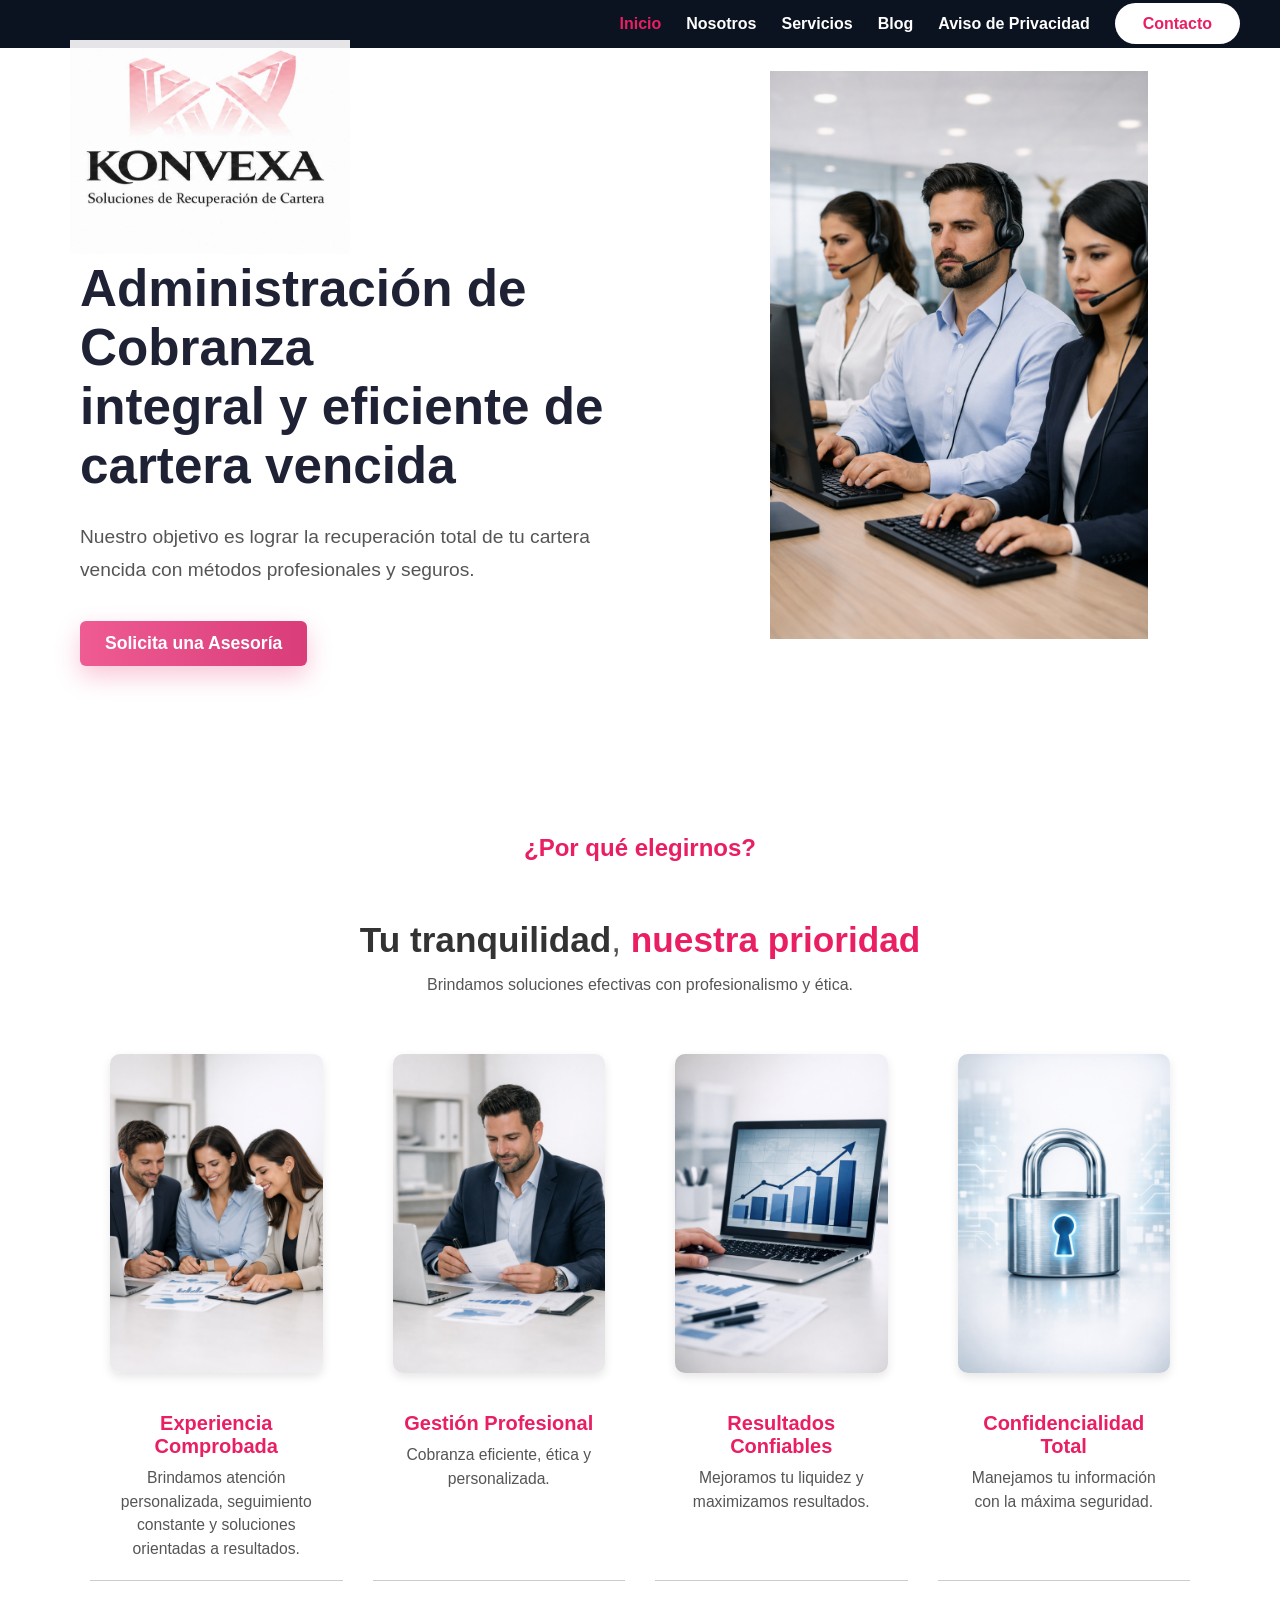
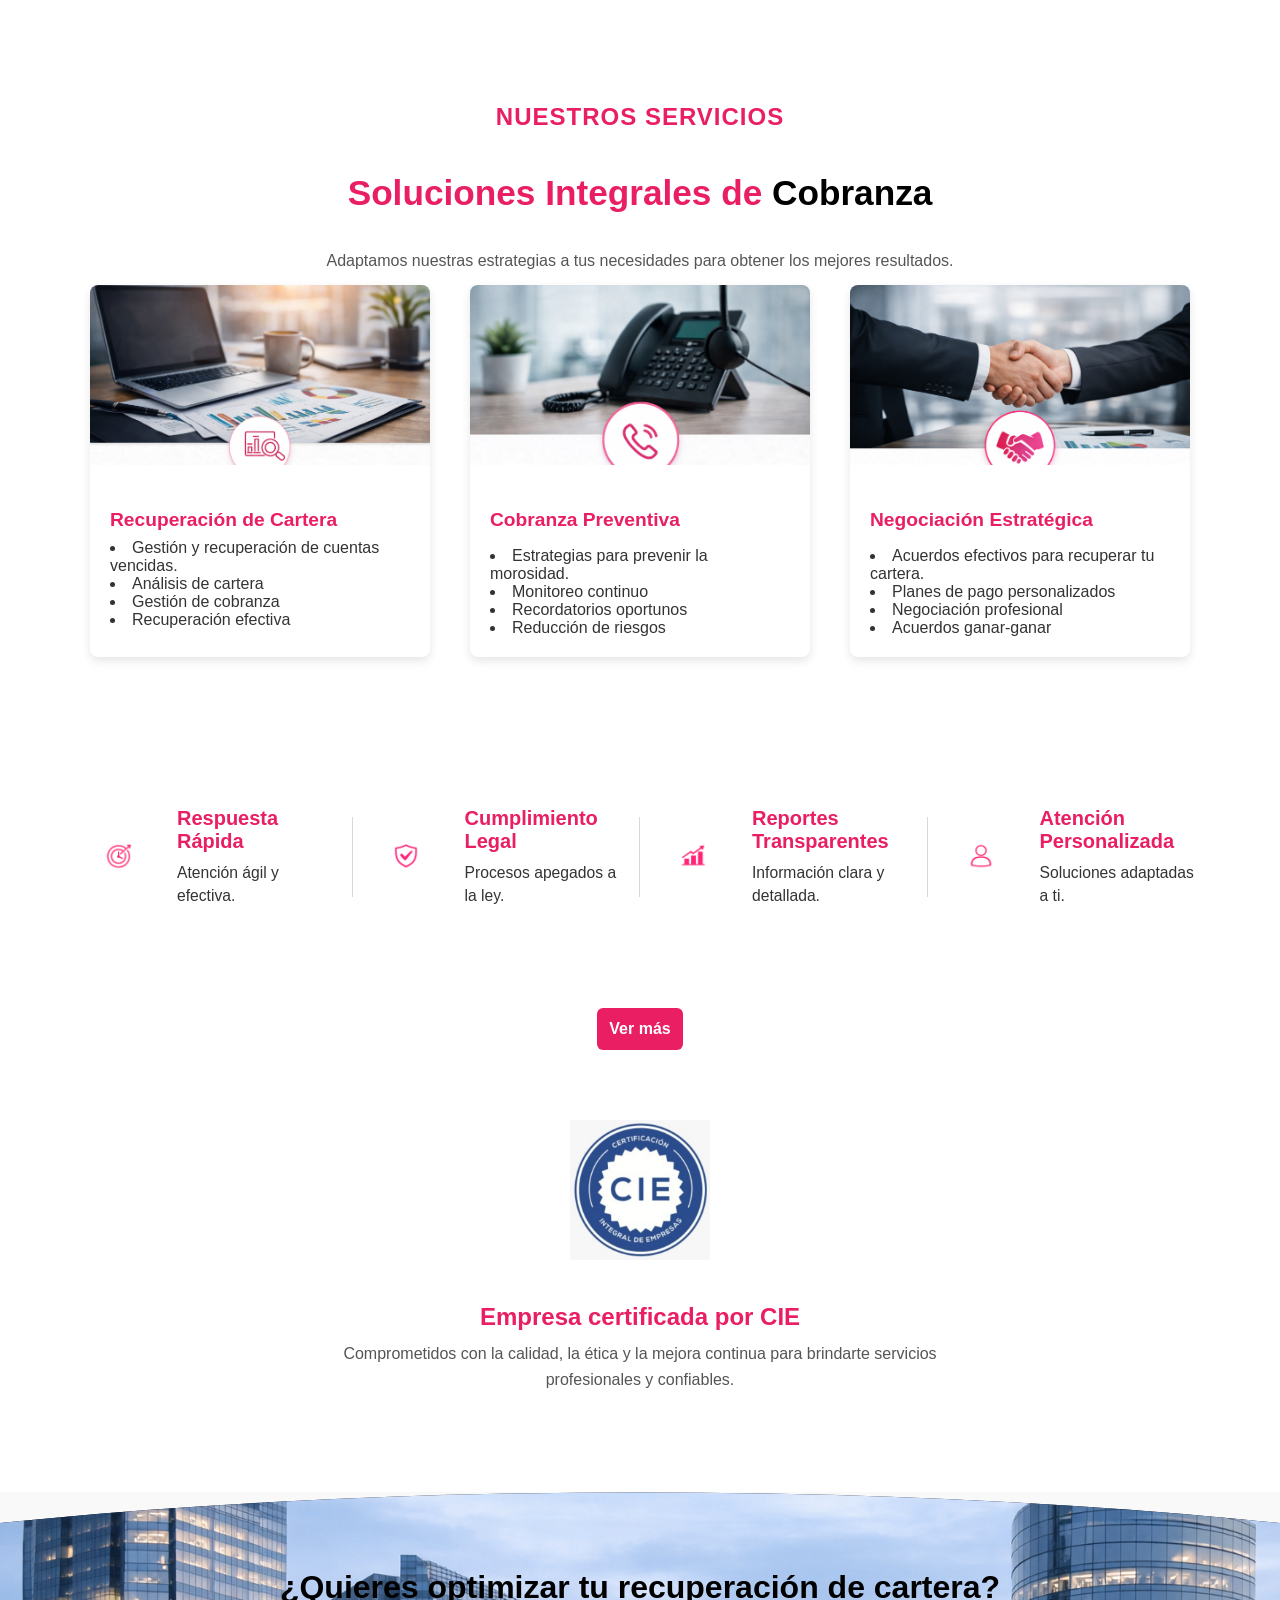
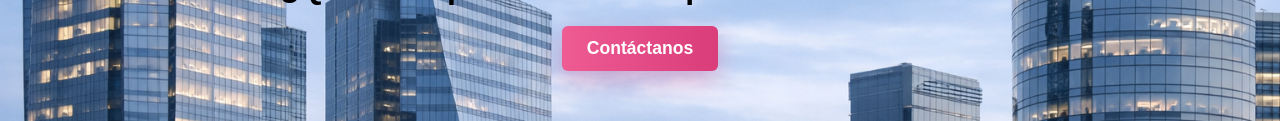
==== commit 7fa1ecf0: "rlsoo" ====
--- a/index.html
+++ b/index.html
@@ -49,7 +49,7 @@
   <div class="benefit">
     <img src="experiencia-comprobada.jpg" alt="Experiencia Comprobada">
     <h3>Experiencia Comprobada</h3>
-    <p>Años de éxito en recuperación de cartera.</p>
+    <p>Brindamos atención personalizada, seguimiento constante y soluciones orientadas a resultados.</p>
   </div>
 
   <div class="benefit">
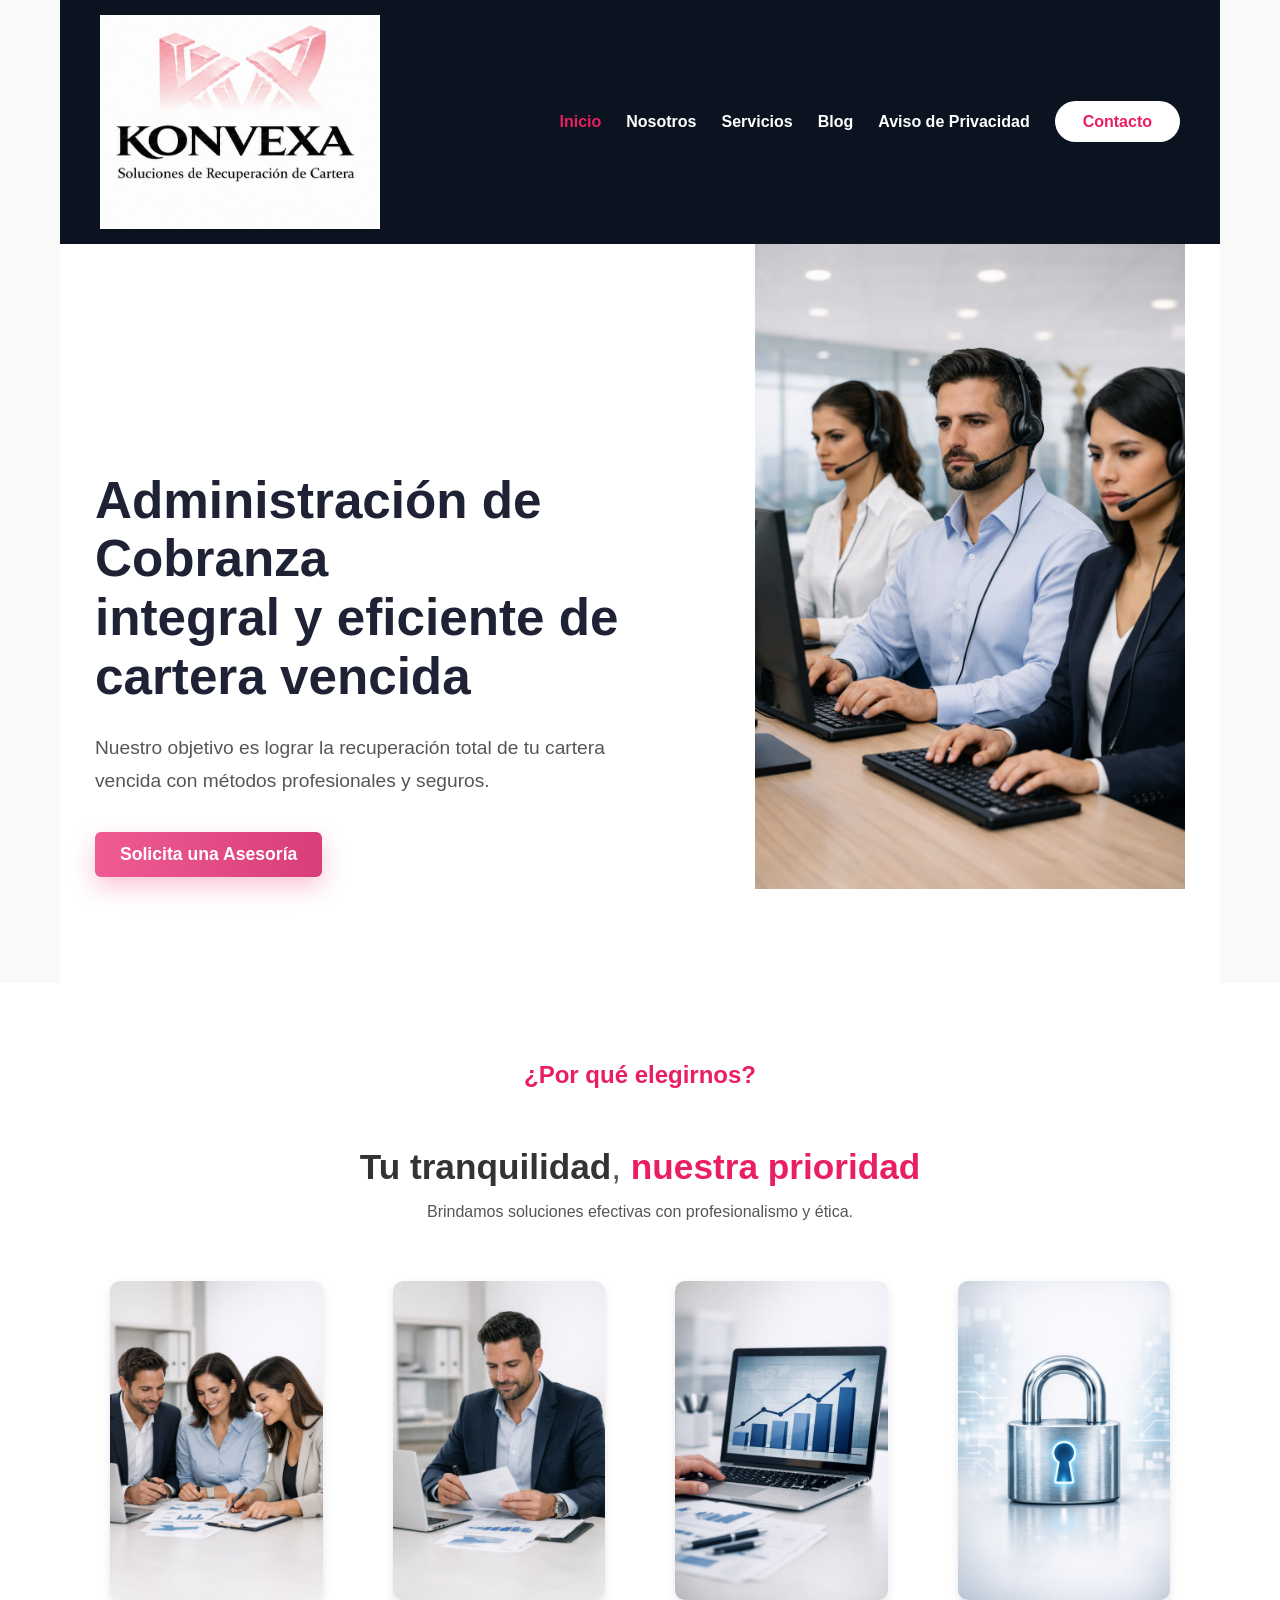
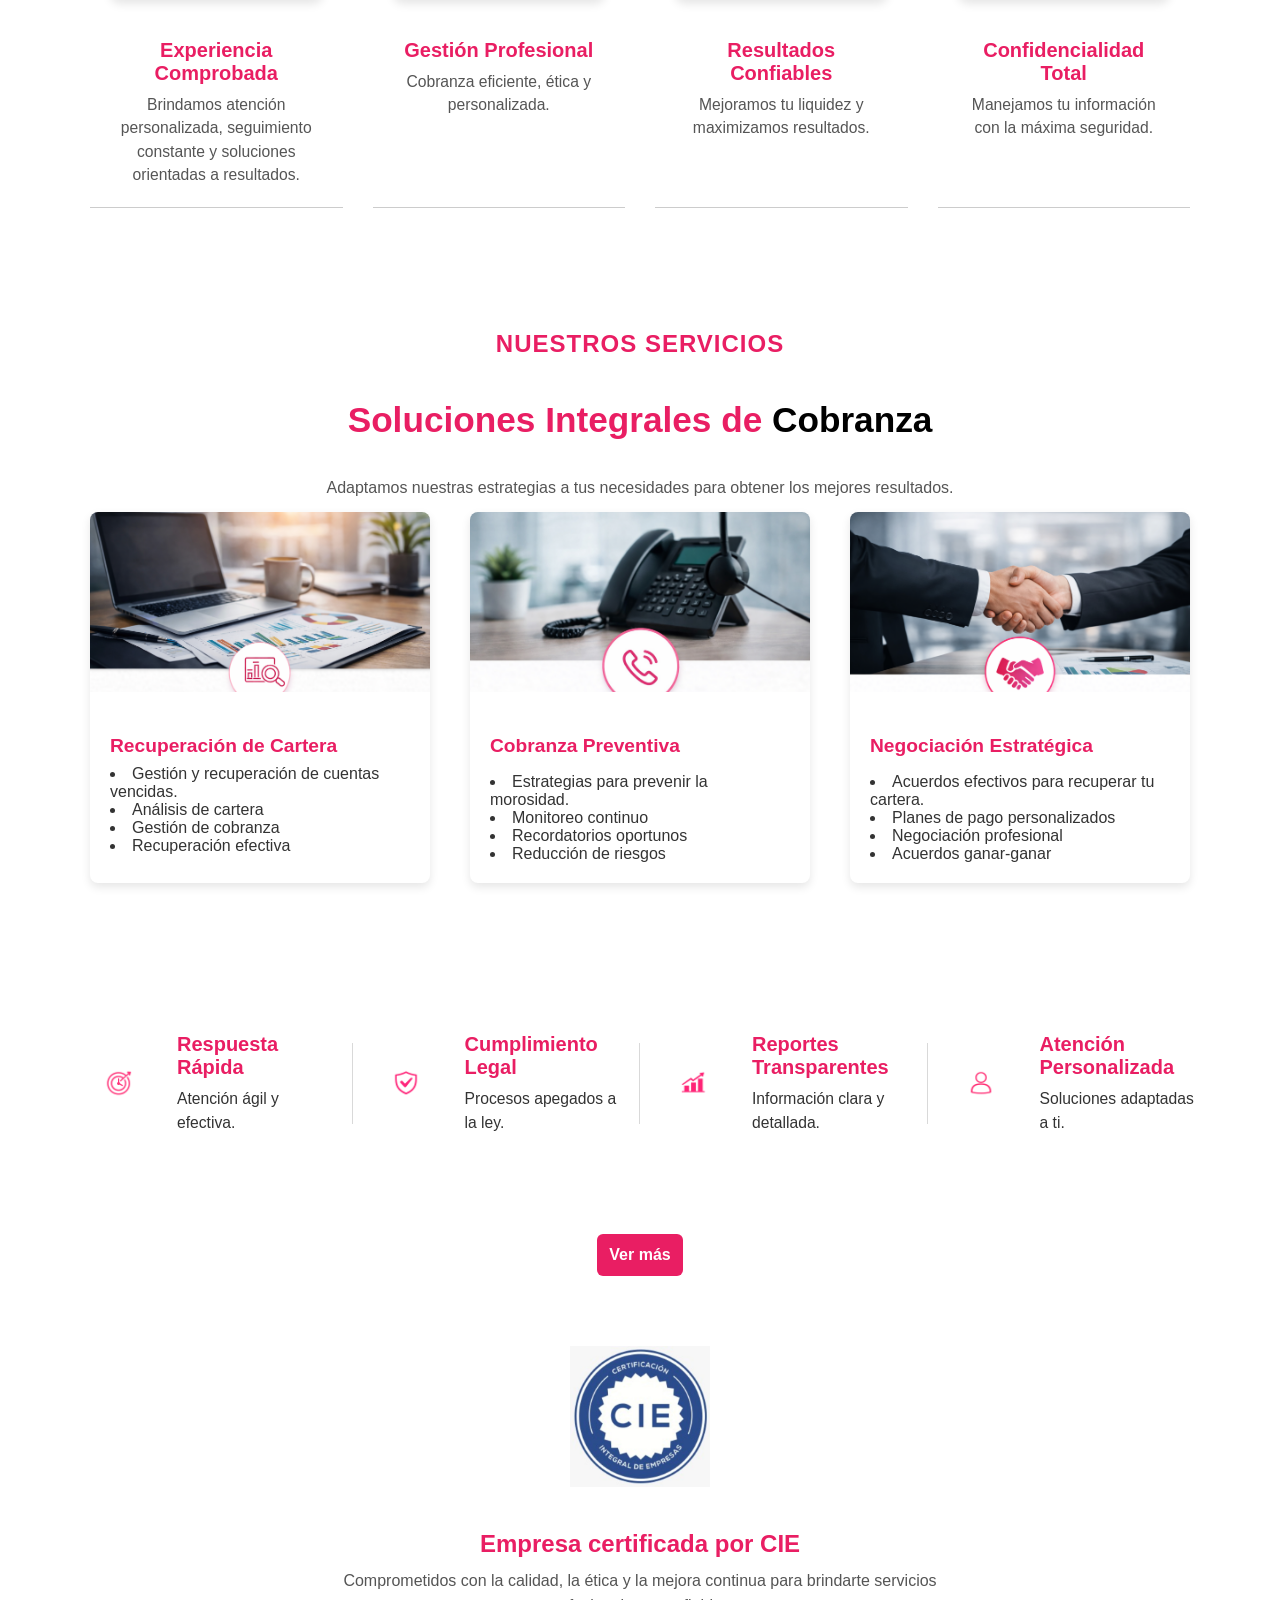
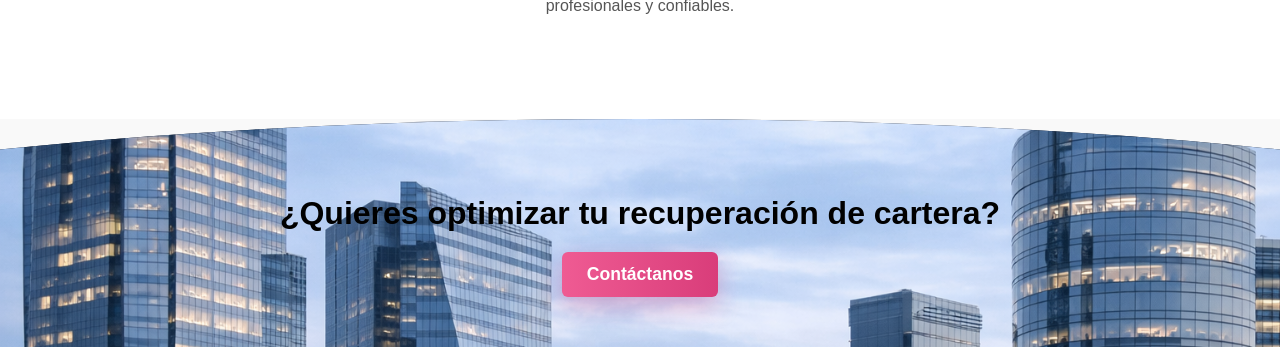
==== commit db291b79: "queda" ====
--- a/index.html
+++ b/index.html
@@ -7,35 +7,37 @@
   <link rel="stylesheet" href="styles.css">
 </head>
 <body>
- 
-  <!-- Header -->
-  <header class="navbar">
-    <div class="logo-overlap">
-      <img src="logo.png" alt="Konvexa Logo">
-    </div>
-    <nav>
-       <ul>
-        <li><a href="index.html"class="active">Inicio</a></li>
-        <li><a href="nosotros.html">Nosotros</a></li>
-        <li><a href="servicios.html">Servicios</a></li>
-        <li><a href="blog.html">Blog</a></li>
-        <li><a href="privacidad.html">Aviso de Privacidad</a></li>
-        <li><a href="contacto.html" class="active">Contacto</a></li>
-      </ul>
-    </nav>
-  </header>
+  <div class="container">
+    <!-- Header -->
+    <header class="navbar">
+      <div class="logo-overlap">
+        <img src="logo.png" alt="Konvexa Logo">
+      </div>
+      <nav>
+        <ul>
+          <li><a href="index.html" class="active">Inicio</a></li>
+          <li><a href="nosotros.html">Nosotros</a></li>
+          <li><a href="servicios.html">Servicios</a></li>
+          <li><a href="blog.html">Blog</a></li>
+          <li><a href="privacidad.html">Aviso de Privacidad</a></li>
+          <li><a href="contacto.html" class="active">Contacto</a></li>
+        </ul>
+      </nav>
+    </header>
 
-  <!-- Sección principal -->
-  <section class="hero">
-    <div class="hero-text">
-      <h1>Administración de Cobranza<br> integral y eficiente de cartera vencida</h1>
-      <p>Nuestro objetivo es lograr la recuperación total de tu cartera vencida con métodos profesionales y seguros.</p>
-      <a href="contacto.html" class="btn-primary">Solicita una Asesoría</a>
-    </div>
-    <div class="hero-image">
-      <img src="img/ejecutivos.jpg" alt="Ejecutivo profesional">
-    </div>
-  </section>
+    <!-- Hero -->
+    <section class="hero">
+      <div class="hero-text">
+        <h1>Administración de Cobranza<br> integral y eficiente de cartera vencida</h1>
+        <p>Nuestro objetivo es lograr la recuperación total de tu cartera vencida con métodos profesionales y seguros.</p>
+        <a href="contacto.html" class="btn-primary">Solicita una Asesoría</a>
+      </div>
+      <div class="hero-image">
+        <img src="img/ejecutivos.jpg" alt="Ejecutivo profesional">
+      </div>
+    </section>
+  </div>
+</body>
 
  <!-- ¿Por qué elegirnos? -->
 <section class="why-us">
--- a/styles.css
+++ b/styles.css
@@ -3,6 +3,7 @@
   margin: 0;
   color: #333;
   background-color: #fff;
+  overflow-x: hidden;
 }
 
 /* =========================
@@ -21,12 +22,9 @@
 
 /* Logo KONVEXA */
 .logo-overlap {
-  position: absolute;
-  left: 70px;
-  top: 40px; /* lo baja un poco para separarlo del texto */
-  width: 280px; /* antes 380px, más equilibrado */
-  z-index: 1; /* mantiene el texto encima */
-  opacity: 0.9; /* efecto suave */
+  position: relative;
+  width: 280px;
+  margin-right: auto; /* lo empuja a la izquierda pero dentro del flujo */
 }
 
 .logo-overlap img {
@@ -77,9 +75,11 @@
 
 .hero {
   display: flex;
-  justify-content: space-between;
+  justify-content: center;
   align-items: center;
-  padding: 0 80px 90px;
+  gap: 80px; 
+  padding: 0 20px 90px;
+  max-width: 1200px;
   background: #fff;
   position: relative;
   overflow: hidden;
@@ -87,9 +87,8 @@
 
 /* Texto */
 .hero-text {
-  width: 50%;
-  position: relative;
-  z-index: 5;
+  flex: 1;
+  max-width: 580px;
   padding-top: 170px;
 }
 
@@ -130,11 +129,19 @@
   transform: translateY(-3px);
 }
 
+.container {
+  width: 100%;
+  max-width: 1200px;
+  margin: 0 auto;   /* centra horizontalmente */
+  padding: 0 20px;
+  box-sizing: border-box;
+}
+
 /* Imagen ejecutivo */
 .hero-image img {
-  width: 88%;
+  width: 100%;
   max-width: 430px;
-  object-fit: contain;
+  height: auto;
 }
 
 /* Por que elegirnos */
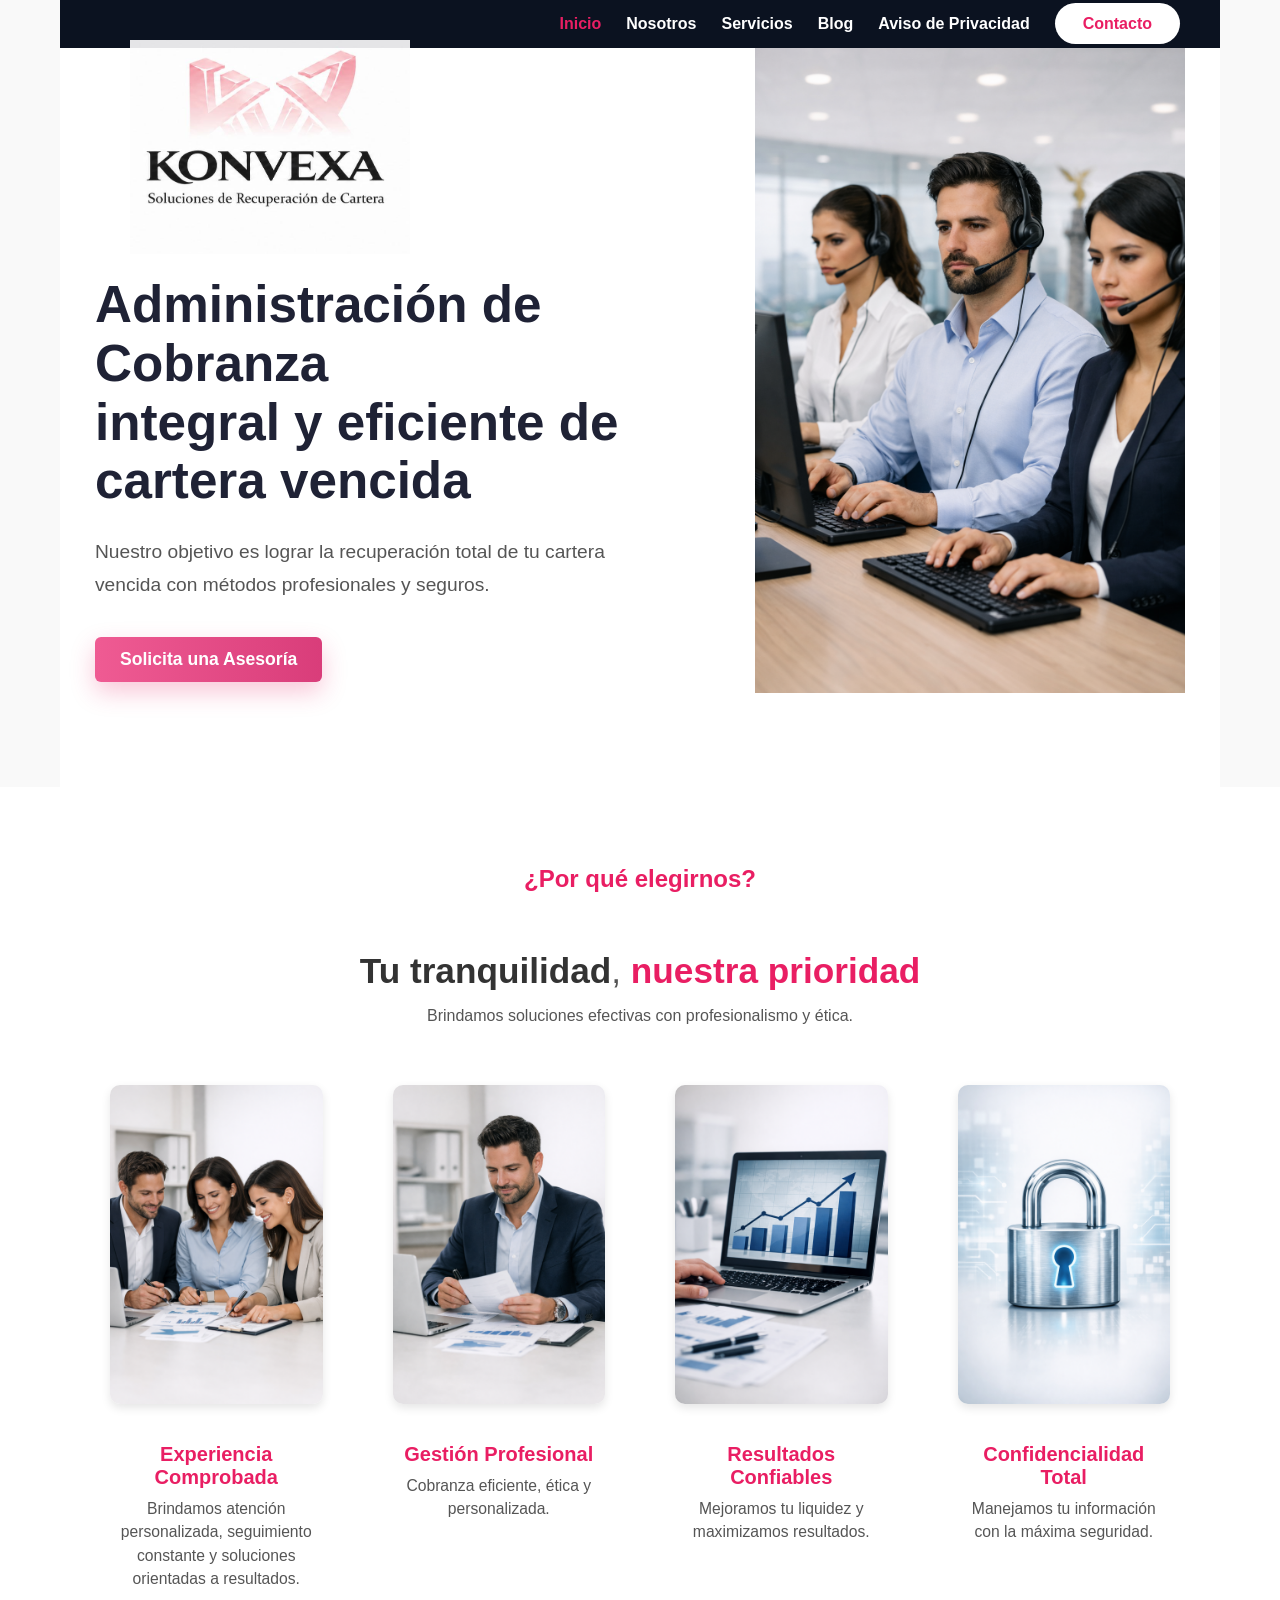
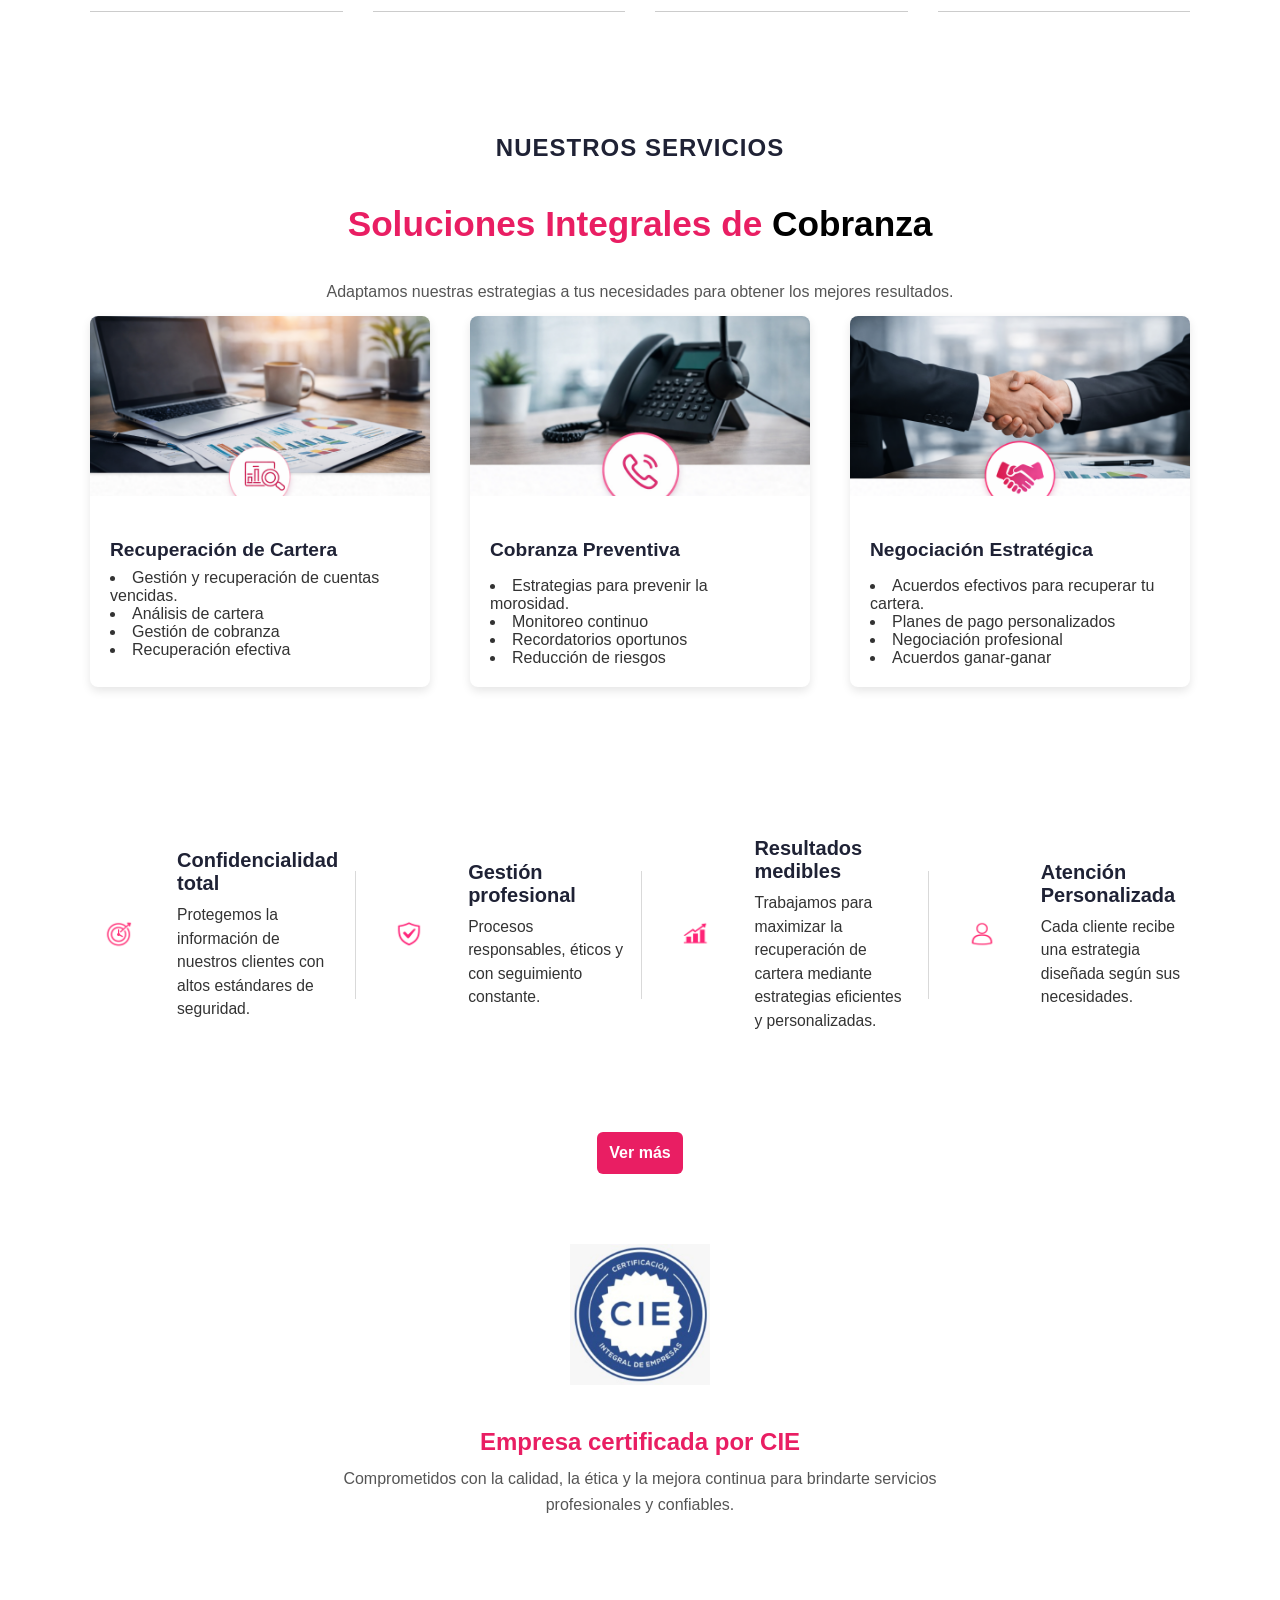
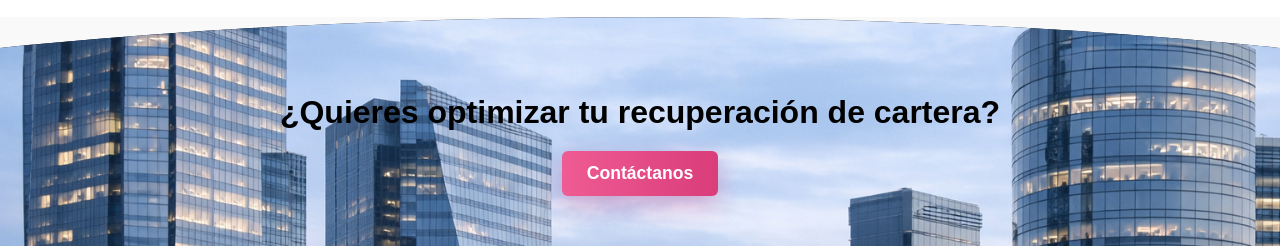
==== commit 0b4f42d9: "ayuda" ====
--- a/index.html
+++ b/index.html
@@ -132,26 +132,26 @@
 <!-- Beneficios adicionales -->
 <div class="extra-benefits">
   <div class="extra-benefit">
-    <img src="img/icono-reloj.png" alt="Respuesta rápida">
+    <img src="img/icono-reloj.png" alt="Confidencialidad total">
     <div class="text">
-      <h3>Respuesta Rápida</h3>
-      <p>Atención ágil y efectiva.</p>
+      <h3>  Confidencialidad total</h3>
+      <p>Protegemos la información de nuestros clientes con altos estándares de seguridad.</p>
     </div>
   </div>
 
   <div class="extra-benefit">
-    <img src="img/icono-escudo.png" alt="Cumplimiento legal">
+    <img src="img/icono-escudo.png" alt="Gestión profesional">
     <div class="text">
-      <h3>Cumplimiento Legal</h3>
-      <p>Procesos apegados a la ley.</p>
+      <h3>Gestión profesional</h3>
+      <p>Procesos responsables, éticos y con seguimiento constante.</p>
     </div>
   </div>
 
   <div class="extra-benefit">
-    <img src="img/icono-grafica.png" alt="Reportes transparentes">
+    <img src="img/icono-grafica.png" alt="Resultados medibles">
     <div class="text">
-      <h3>Reportes Transparentes</h3>
-      <p>Información clara y detallada.</p>
+      <h3>Resultados medibles</h3>
+      <p>Trabajamos para maximizar la recuperación de cartera mediante estrategias eficientes y personalizadas.</p>
     </div>
   </div>
 
@@ -159,7 +159,7 @@
     <img src="img/icono-persona.png" alt="Atención personalizada">
     <div class="text">
       <h3>Atención Personalizada</h3>
-      <p>Soluciones adaptadas a ti.</p>
+      <p>Cada cliente recibe una estrategia diseñada según sus necesidades.</p>
     </div>
   </div>
 </div> 
--- a/styles.css
+++ b/styles.css
@@ -22,9 +22,12 @@
 
 /* Logo KONVEXA */
 .logo-overlap {
-  position: relative;
-  width: 280px;
-  margin-right: auto; /* lo empuja a la izquierda pero dentro del flujo */
+  position: absolute;
+  left: 70px;
+  top: 40px; /* lo baja un poco para separarlo del texto */
+  width: 280px; /* antes 380px, más equilibrado */
+  z-index: 1; /* mantiene el texto encima */
+  opacity: 0.9; /* efecto suave */
 }
 
 .logo-overlap img {
@@ -232,7 +235,7 @@
 
 .titulo-seccion {
   font-size: 1.5rem;
-  color: #e91e63;
+  color: #1f2235; /* azul principal */ 
   font-weight: 700;
   letter-spacing: 1px;
   margin-bottom: 5px;
@@ -289,12 +292,12 @@
 
 .icono-servicio {
   font-size: 1.8rem;
-  color: #e91e63;
+  color: #1f2235;
   margin-bottom: 10px;
 }
 
 .contenido-servicio h3 {
-  color: #e91e63;
+  color: #1f2235;
   font-size: 1.2rem;
   margin-bottom: 8px;
 }
@@ -372,7 +375,7 @@
 }
 
 .extra-benefit h3 {
-  color: #e91e63;
+  color: #1f2235;
   font-size: 1.25rem;
   line-height: 1.15;
   margin: 0 0 8px;
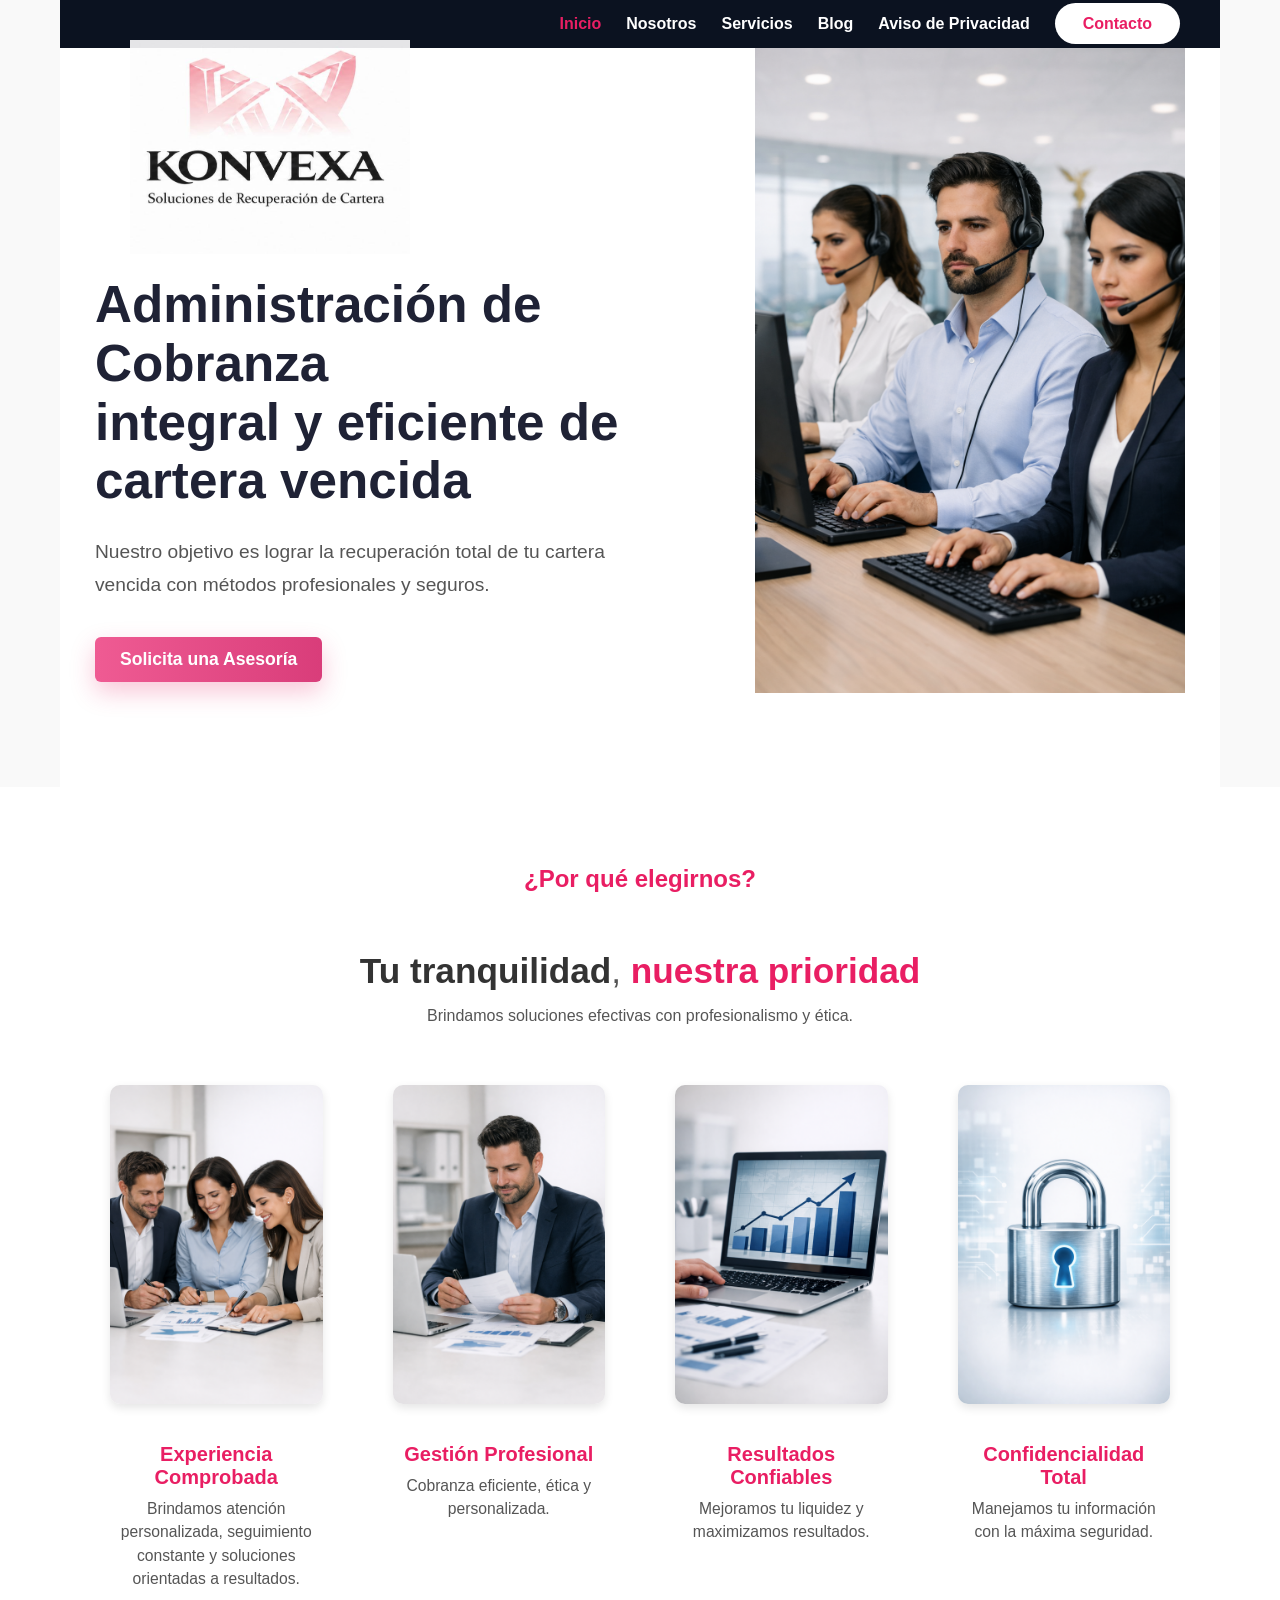
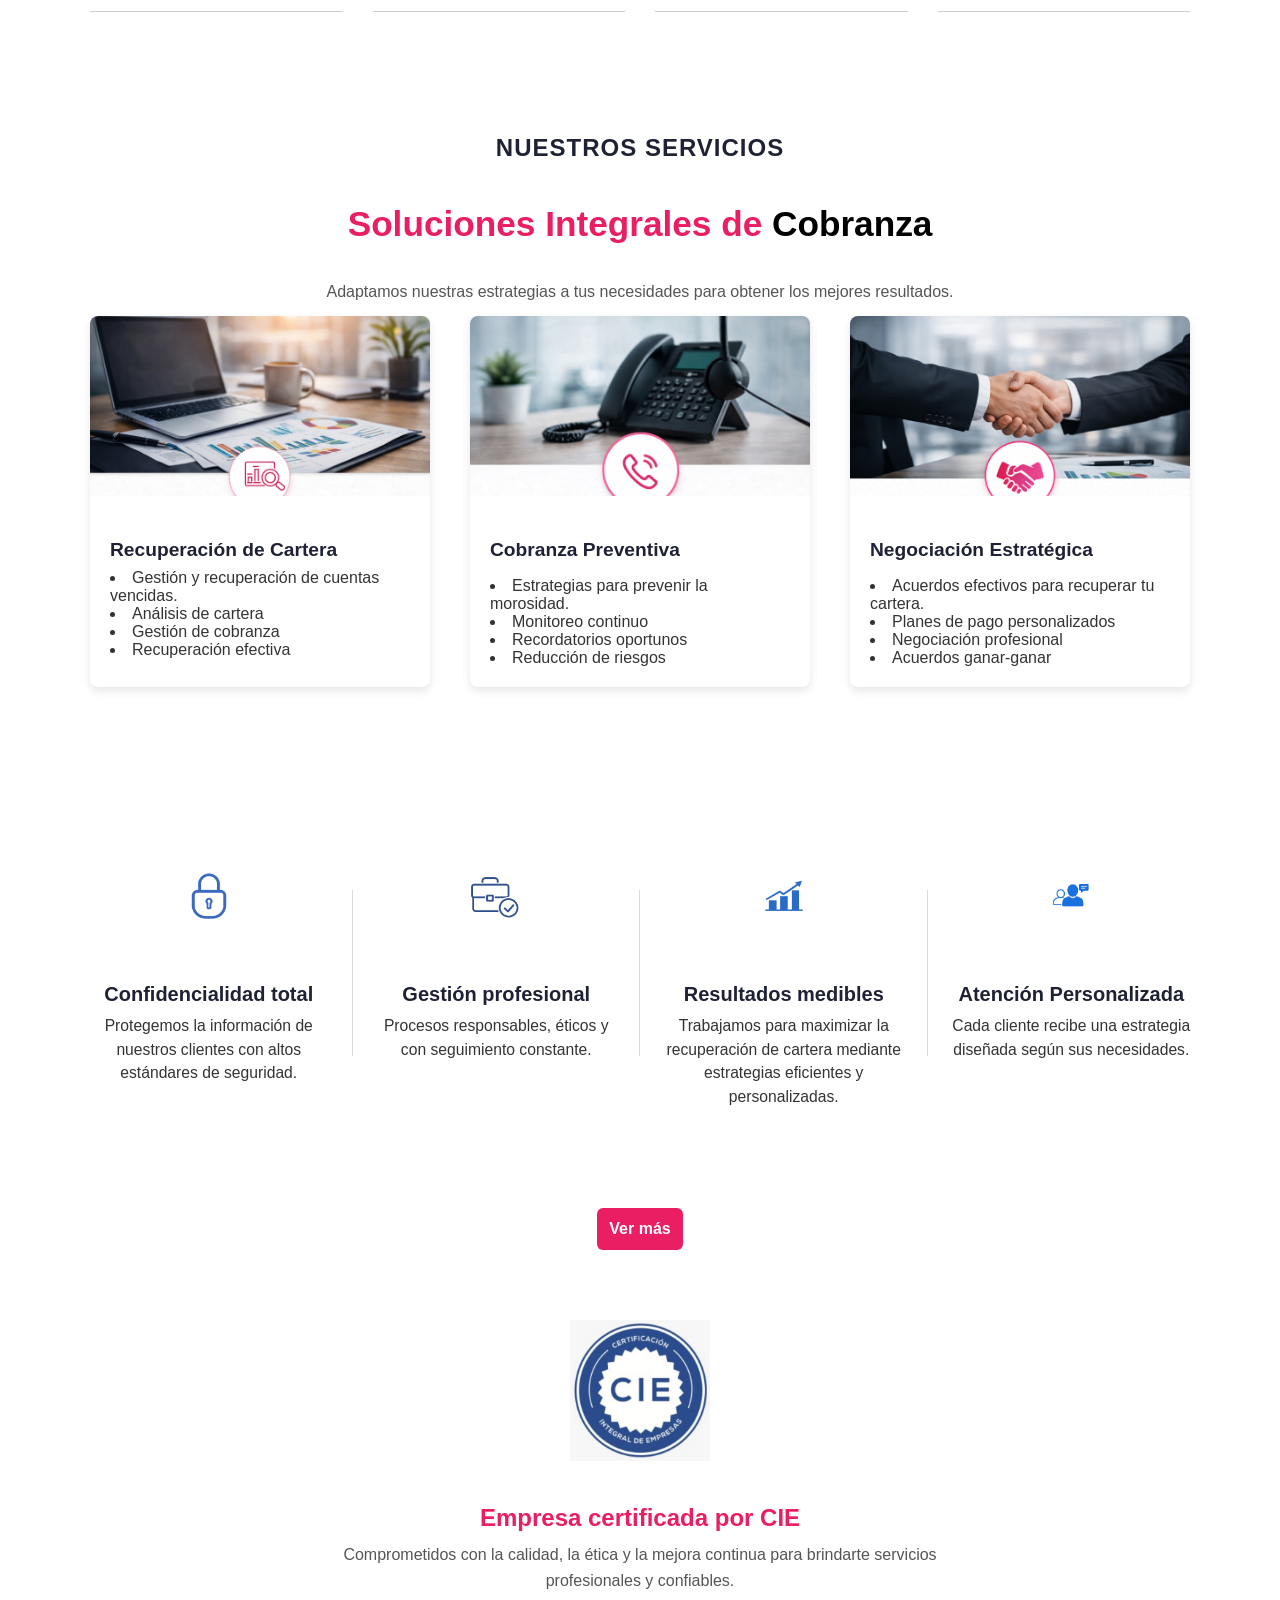
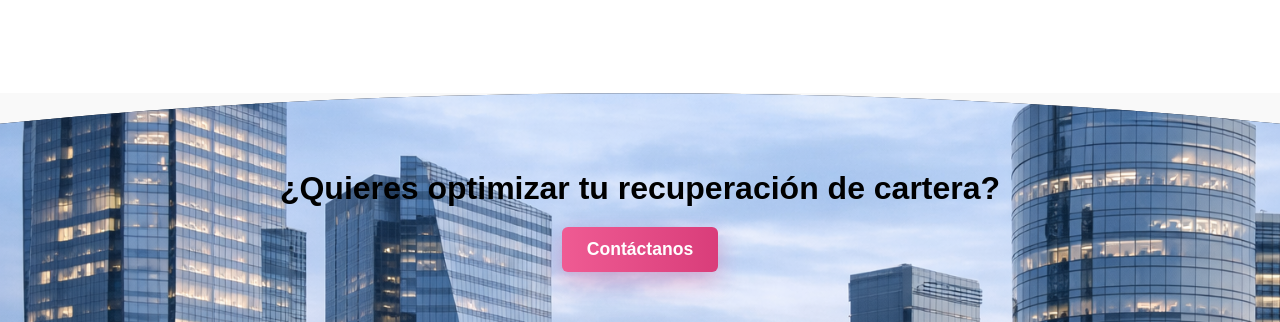
==== commit 60639b12: "okay" ====
--- a/index.html
+++ b/index.html
@@ -5,7 +5,19 @@
   <meta name="viewport" content="width=device-width, initial-scale=1.0">
   <title>Konvexa Soluciones</title>
   <link rel="stylesheet" href="styles.css">
+  <link rel="icon" href="favicon.ico" type="logo.png">
+<link rel="shortcut icon" href="favicon.ico" type="logo.png">
+<script type="application/ld+json">
+{
+  "@context": "https://schema.org",
+  "@type": "Organization",
+  "name": "Konvexa Soluciones",
+  "url": "https://www.konvexa.com.mx",
+  "logo": "https://www.konvexa.com.mx/logo.png"
+}
+</script>
 </head>
+
 <body>
   <div class="container">
     <!-- Header -->
--- a/styles.css
+++ b/styles.css
@@ -326,7 +326,7 @@
   border-radius: 2px;
 }
 
- /* =========================
+/* =========================
    BENEFICIOS ADICIONALES
 ========================= */
 
@@ -338,15 +338,19 @@
   background: #ffffff;
   border-radius: 18px;
   overflow: hidden;
+  text-align: center;
 }
 
 /* Cada bloque */
 .extra-benefit {
   display: flex;
+  flex-direction: column;
   align-items: center;
+  justify-content: flex-start;
   gap: 14px;
   padding: 30px 18px;
   position: relative;
+  min-height: 220px; /* asegura que todos los bloques tengan la misma altura */
 }
 
 /* Línea divisora elegante */
@@ -362,16 +366,22 @@
 
 /* Íconos */
 .extra-benefit img {
-  width: 90px;
-  height: 90px;
+  width: 120px; /* antes 70px */
+  height: 120px; /* antes 70px */
   object-fit: contain;
-  flex-shrink: 0;
-  margin-left: -10px;
+  margin-bottom: 12px;
+  transition: transform 0.3s ease;
+}
+
+/* Efecto sutil al pasar el cursor */
+.extra-benefit img:hover {
+  transform: scale(1.1);
 }
 
 /* Texto */
 .extra-benefit .text {
-  text-align: left;
+  text-align: center;
+  max-width: 250px; /* controla el ancho del texto para que no se desborde */
 }
 
 .extra-benefit h3 {
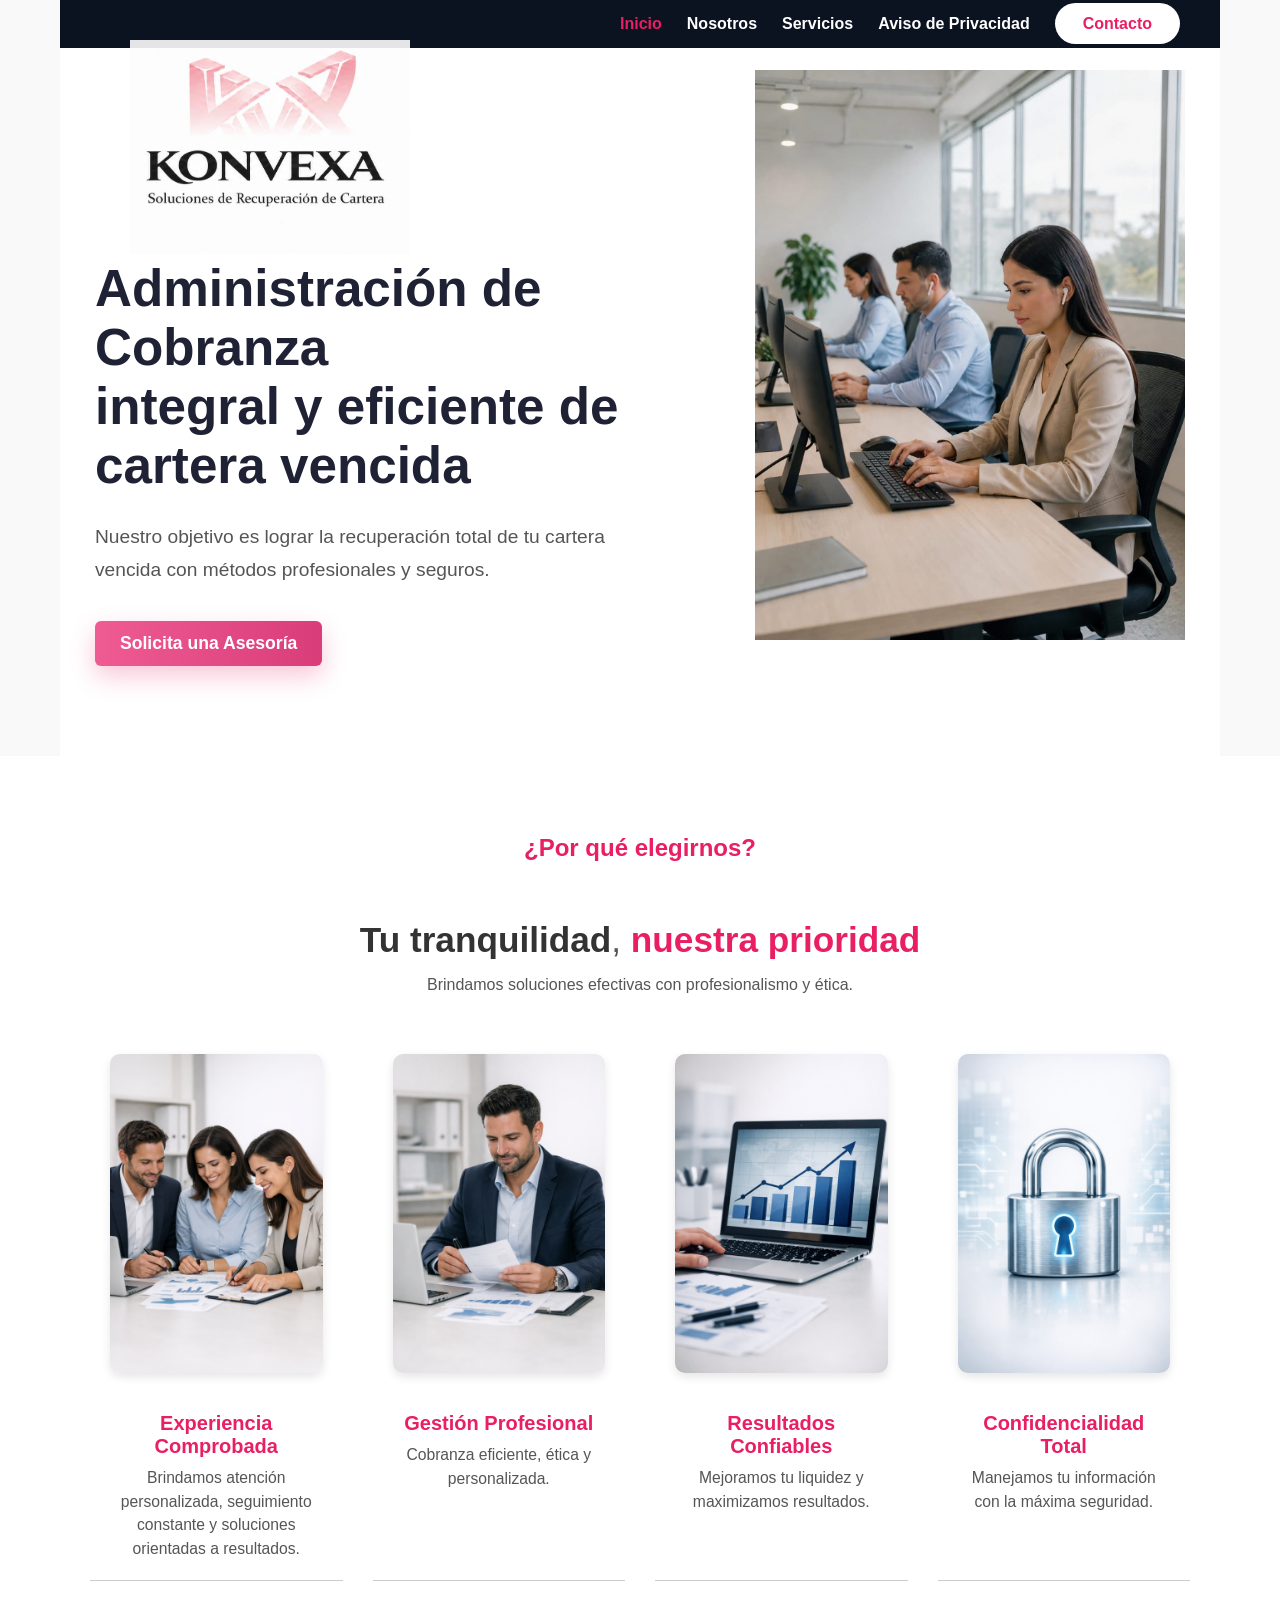
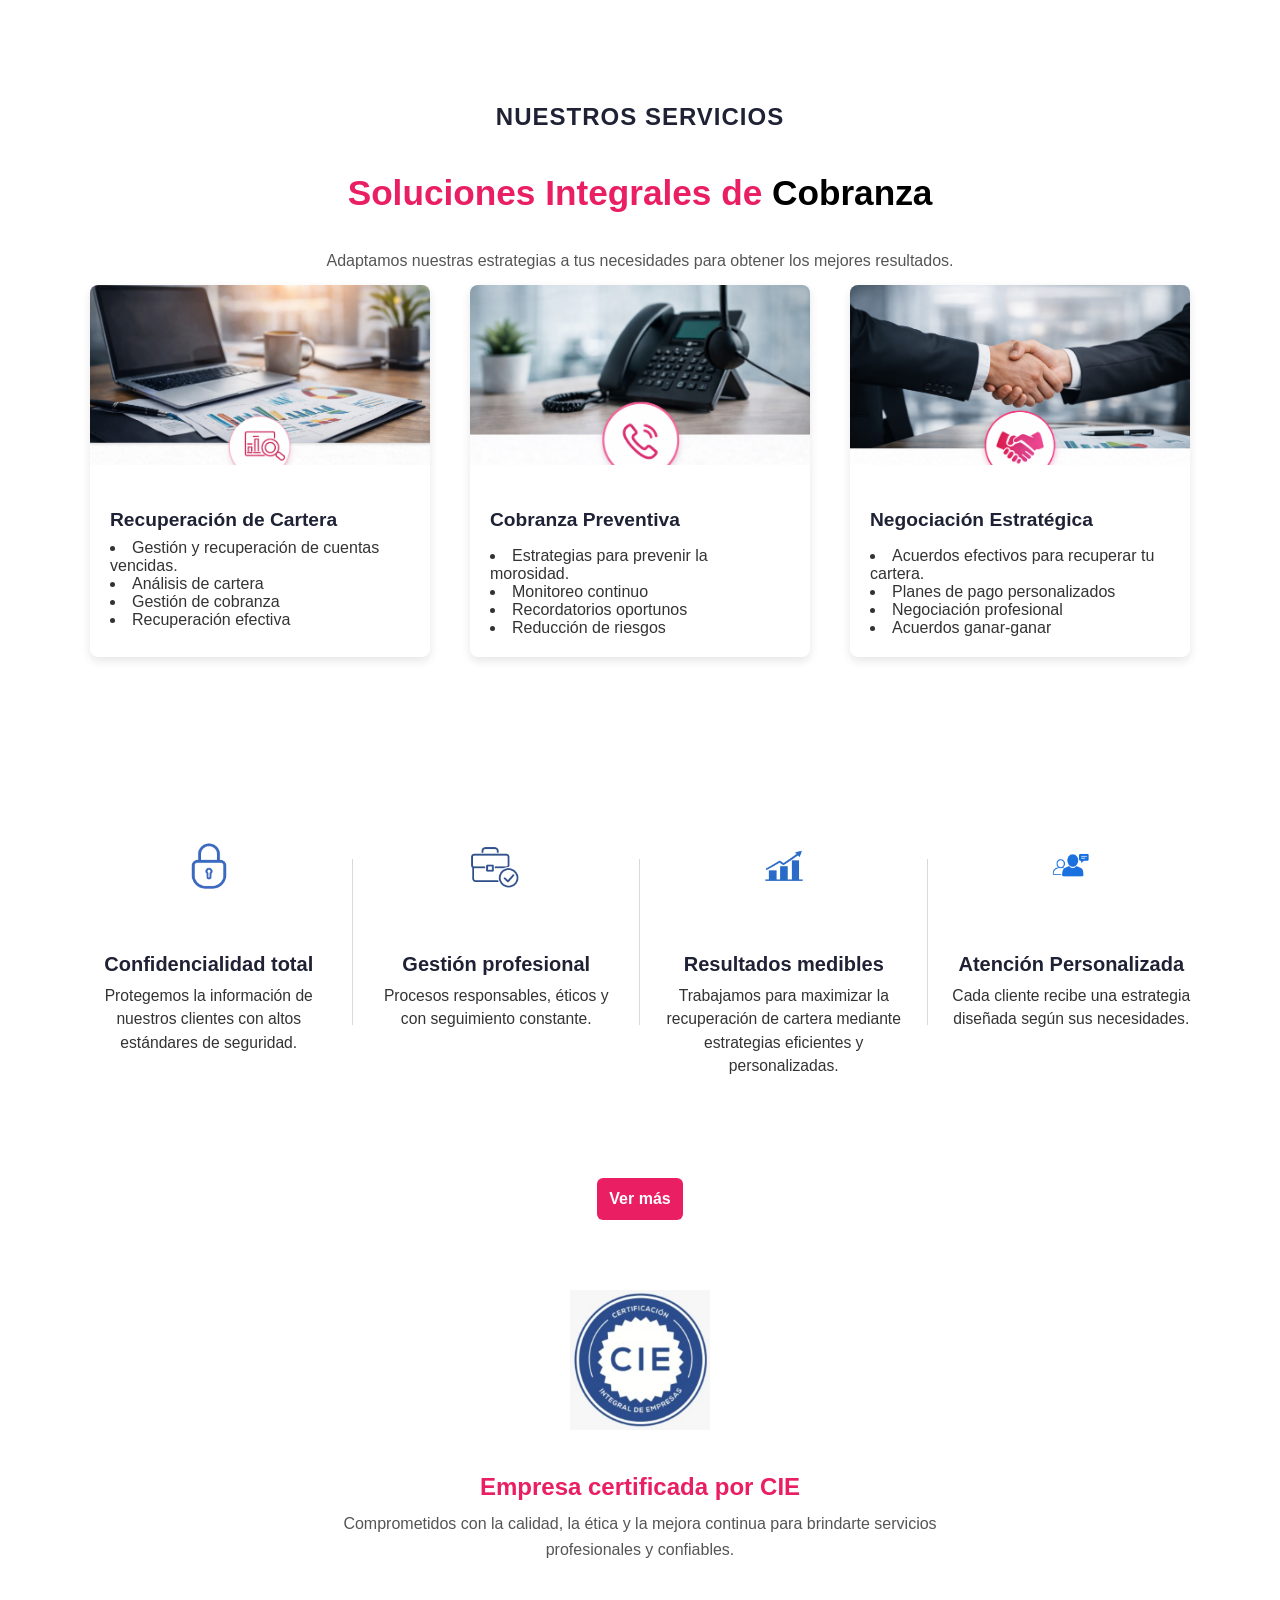
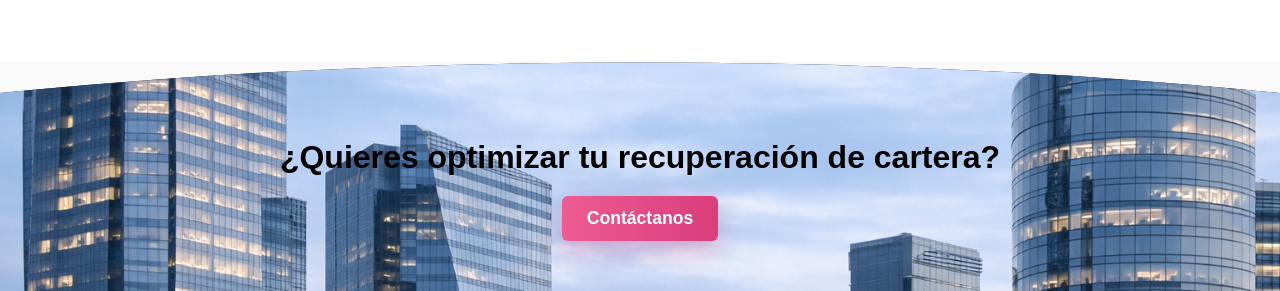
==== commit e12432bc: "Eliminar blog y archivos no utilizados" ====
--- a/index.html
+++ b/index.html
@@ -30,7 +30,6 @@
           <li><a href="index.html" class="active">Inicio</a></li>
           <li><a href="nosotros.html">Nosotros</a></li>
           <li><a href="servicios.html">Servicios</a></li>
-          <li><a href="blog.html">Blog</a></li>
           <li><a href="privacidad.html">Aviso de Privacidad</a></li>
           <li><a href="contacto.html" class="active">Contacto</a></li>
         </ul>
--- a/styles.css
+++ b/styles.css
@@ -1647,49 +1647,38 @@
 ========================= */
 
 .redes-premium-footer {
-  margin-top: 15px;
-  display: flex;
-  gap: 12px;
+  display: flex;
   justify-content: center;
   align-items: center;
-}
-
+  gap: 20px; /* espacio entre íconos */
+  margin-top: 20px;
+}
+
+/* Íconos */
 .redes-premium-footer a {
-  width: 45px;
-  height: 45px;
   display: flex;
   justify-content: center;
   align-items: center;
+  width: 55px;
+  height: 55px;
   border-radius: 50%;
-  color: white;
-  font-size: 18px;
-  text-decoration: none;
-  box-shadow: 0 8px 18px rgba(0,0,0,0.15);
-  transition: all 0.3s ease;
-}
-
-/* Instagram */
+  font-size: 1.6rem;
+  color: #fff;
+  transition: transform 0.3s ease, background 0.3s ease;
+}
+
+/* LinkedIn */
 .redes-premium-footer a:nth-child(1) {
-  background: linear-gradient(45deg, #f9ce34, #ee2a7b, #6228d7);
-}
-
-/* Facebook */
+  background: linear-gradient(135deg, #0077b5, #005582);
+}
+
+/* WhatsApp */
 .redes-premium-footer a:nth-child(2) {
-  background: #1877F2;
-}
-
-/* LinkedIn */
-.redes-premium-footer a:nth-child(3) {
-  background: #0A66C2;
-}
-
-/* WhatsApp */
-.redes-premium-footer .wa {
-  background: #25D366;
-}
-
-/* Hover elegante */
+  background: linear-gradient(135deg, #25D366, #128C7E);
+}
+
+/* Efecto hover */
 .redes-premium-footer a:hover {
-  transform: translateY(-5px) scale(1.1);
-  box-shadow: 0 12px 25px rgba(0,0,0,0.25);
-}+  transform: scale(1.1);
+  filter: brightness(1.2);
+}
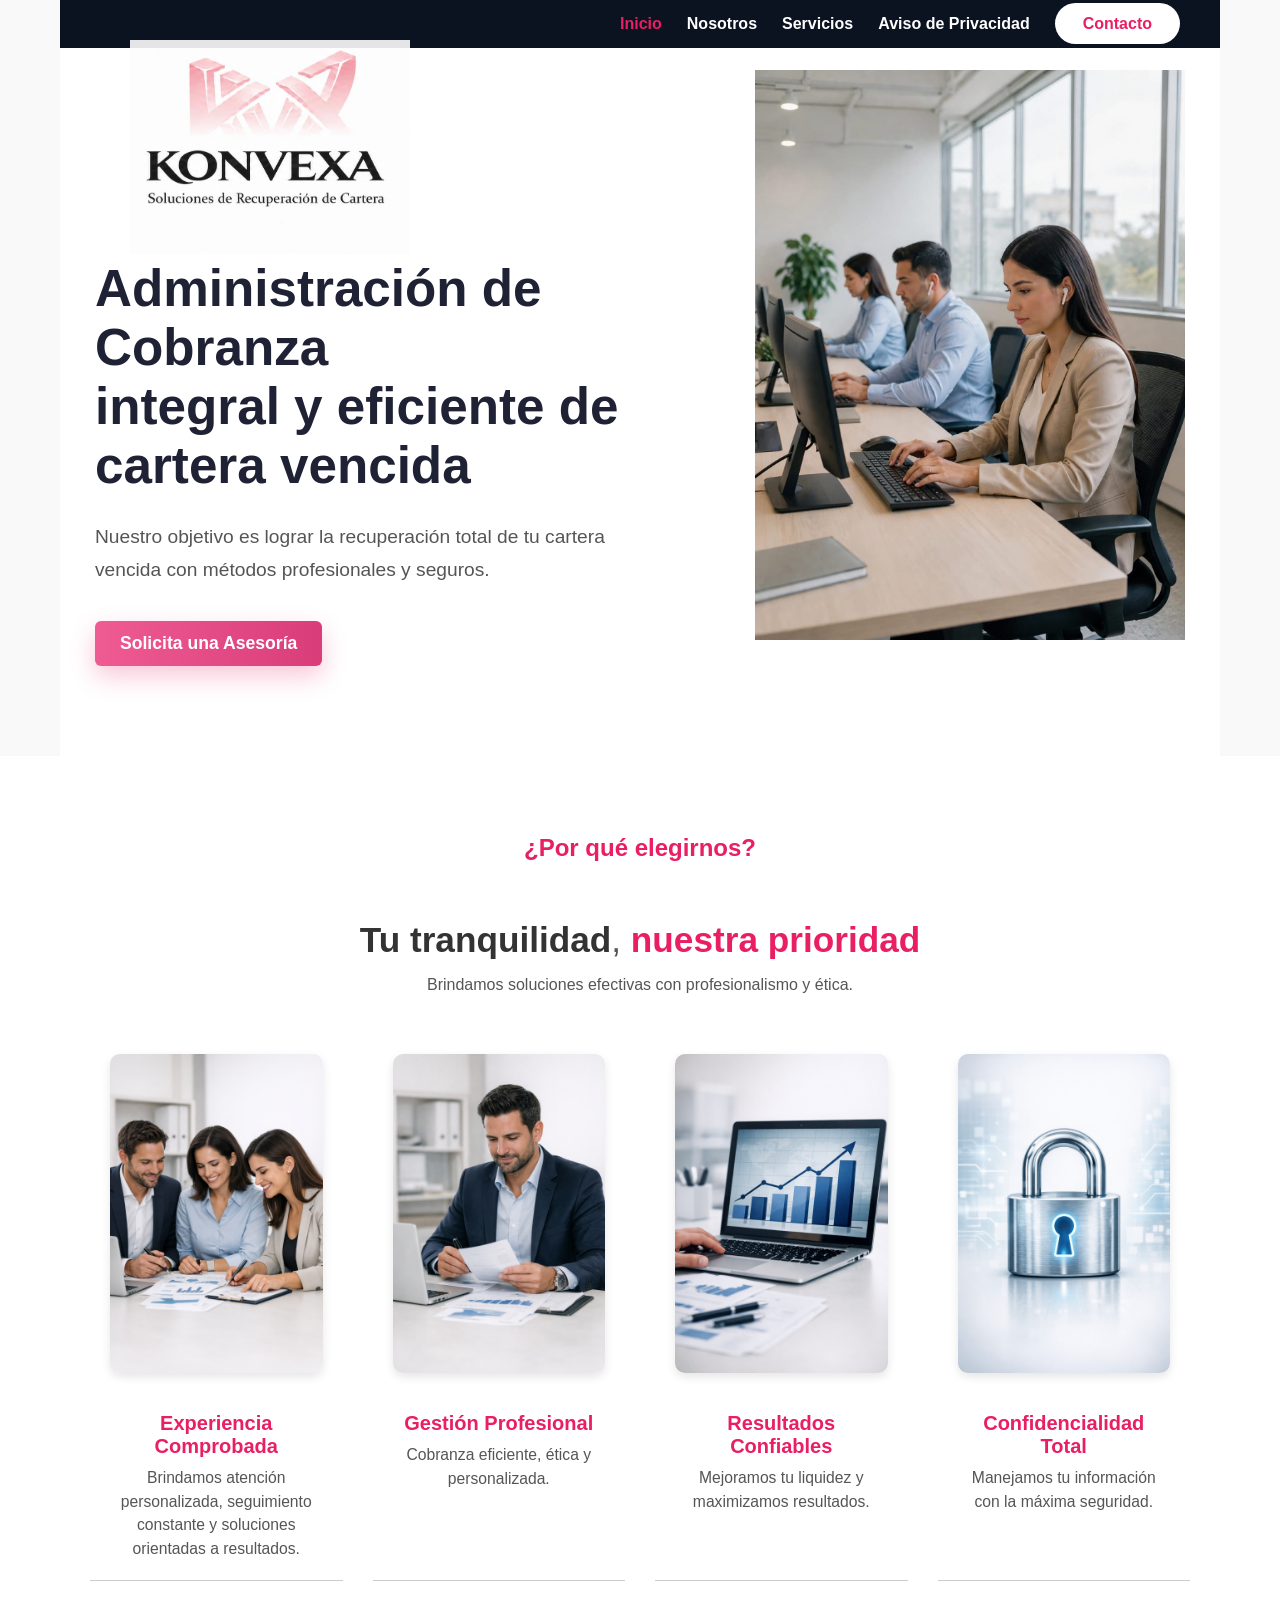
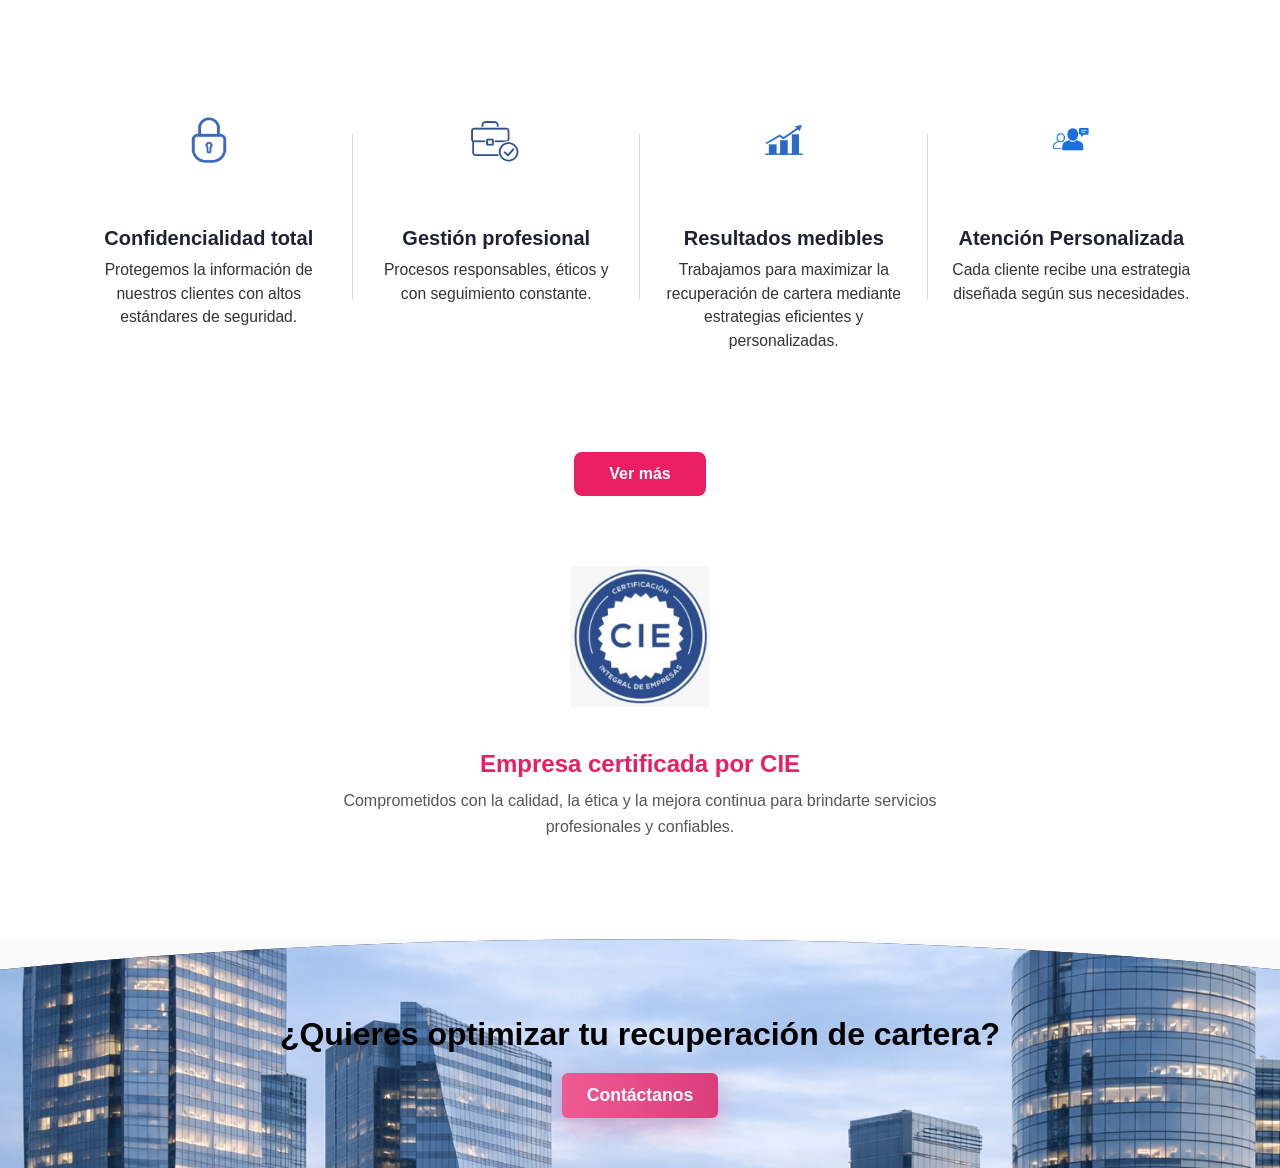
==== commit bb48ab64: "nuestros servicios cambio" ====
--- a/index.html
+++ b/index.html
@@ -84,62 +84,6 @@
   </div>
 </div>
 
-
-<!-- Nuestros Servicios -->
-<section class="servicios" id="servicios">
-  <h4 class="titulo-seccion">NUESTROS SERVICIOS</h4>
-  <h2 class="subtitulo-seccion">
-    <strong>Soluciones Integrales de</strong> <span class="rosa">Cobranza</span>
-  </h2>
-  <p class="descripcion-seccion">
-    Adaptamos nuestras estrategias a tus necesidades para obtener los mejores resultados.
-  </p>
-
-  <div class="servicios-grid">
-    <div class="servicio">
-      <img src="img/recuperacion.jpg" alt="Recuperación de Cartera">
-      <div class="contenido-servicio">
-        <div class="icono-servicio"> </div>
-        <h3>Recuperación de Cartera</h3>
-         </ul>
-          <li> Gestión y recuperación de cuentas vencidas.</li>
-          <li>  Análisis de cartera</li>
-          <li>  Gestión de cobranza</li>
-          <li>  Recuperación efectiva</li>
-        </ul>
-      </div>
-    </div>
-
-    <div class="servicio">
-      <img src="img/preventiva.jpg" alt="Cobranza Preventiva">
-      <div class="contenido-servicio">
-        <div class="icono-servicio"> </div>
-        <h3>Cobranza Preventiva</h3>
-        <ul></ul>
-          <li>  Estrategias para prevenir la morosidad.</li>
-          <li>  Monitoreo continuo</li>
-          <li>  Recordatorios oportunos</li>
-          <li>  Reducción de riesgos</li>
-        </ul>
-      </div>
-    </div>
-
-    <div class="servicio">
-      <img src="img/negociacion.jpg" alt="Negociación Estratégica">
-      <div class="contenido-servicio">
-        <div class="icono-servicio">  </div>
-        <h3>Negociación Estratégica</h3>
-        <ul></ul>
-          <li>  Acuerdos efectivos para recuperar tu cartera.</li>
-          <li>  Planes de pago personalizados</li>
-          <li>  Negociación profesional</li>
-          <li>  Acuerdos ganar-ganar</li>
-        </ul>
-      </div>
-    </div>
-  </div>
-</section>
-
 <!-- Beneficios adicionales -->
 <div class="extra-benefits">
   <div class="extra-benefit">
--- a/styles.css
+++ b/styles.css
@@ -1558,6 +1558,7 @@
 }
 
 /* Información de contacto */
+
 .contact-info {
   display: flex;
   justify-content: center;
@@ -1566,6 +1567,7 @@
   margin-bottom: 40px;
 }
 
+/* Tarjetas generales */
 .info-box {
   background: #f9f9f9;
   border-radius: 10px;
@@ -1576,48 +1578,189 @@
 }
 
 .info-box h3 {
-  color: #e91e63; /* rosa */
+  color: #e91e63;
   font-size: 1.2rem;
   margin-bottom: 10px;
 }
 
+.info-box p {
+  margin-bottom: 10px;
+}
+
 .info-box p a {
-  color: #0b1220; /* azul */
+  color: #0b1220;
   font-weight: 600;
 }
 
-/* Formulario */
+/* =========================
+   MAPA
+========================= */
+
+.info-box-map {
+  width: 100%;
+  max-width: 840px;
+  padding: 20px;
+}
+
+.map-container {
+  width: 100%;
+  height: 320px;
+  margin-top: 15px;
+  border-radius: 10px;
+  overflow: hidden;
+}
+
+.map-container iframe {
+  width: 100%;
+  height: 100%;
+  border: 0;
+  display: block;
+}
+
+.map-address {
+  margin-top: 15px;
+  margin-bottom: 0 !important;
+  color: #333;
+}
+
+/* Correo + teléfonos debajo del mapa */
+
+.contact-secondary {
+  display: flex;
+  justify-content: center;
+  gap: 30px;
+  width: 100%;
+  flex-wrap: wrap;
+}
+
+.contact-secondary .info-box {
+  width: 360px;
+}
+
+/* =========================
+   FORMULARIO DE CONTACTO
+========================= */
+
 .contact-form {
+  width: 100%;
+  max-width: 840px;
+  margin: 30px auto 0;
   display: flex;
   flex-direction: column;
-  gap: 15px;
+  gap: 16px;
+}
+
+.form-row {
+  display: flex;
+  gap: 16px;
+  width: 100%;
+}
+
+.form-row input {
+  flex: 1;
+  min-width: 0;
 }
 
 .contact-form input,
 .contact-form textarea {
-  padding: 12px;
-  border: 1px solid #ccc;
-  border-radius: 6px;
+  width: 100%;
+  box-sizing: border-box;
+  padding: 14px 16px;
+
+  border: 1px solid #d7d7d7;
+  border-radius: 8px;
+
+  font-family: inherit;
   font-size: 1rem;
+
+  background-color: #fff;
+  color: #0b1220;
+
+  transition: border-color 0.3s ease, box-shadow 0.3s ease;
+}
+
+.contact-form input:focus,
+.contact-form textarea:focus {
+  outline: none;
+  border-color: #e91e63;
+  box-shadow: 0 0 0 3px rgba(233, 30, 99, 0.10);
+}
+
+.contact-form textarea {
+  resize: vertical;
+  min-height: 130px;
 }
 
 .btn-secondary {
+  align-self: center;
+
   background-color: #e91e63;
   color: #fff;
-  padding: 12px;
+
+  padding: 13px 35px;
   border: none;
-  border-radius: 6px;
+  border-radius: 8px;
+
+  font-size: 1rem;
   font-weight: 600;
+
   cursor: pointer;
-  transition: background-color 0.3s ease;
+
+  transition: background-color 0.3s ease,
+              transform 0.2s ease;
 }
 
 .btn-secondary:hover {
   background-color: #c2185b;
-}
-
-/* =========================
-   FOOTER CONTACTO
+  transform: translateY(-1px);
+}
+
+/* Celulares */
+@media (max-width: 768px) {
+
+  .form-row {
+    flex-direction: column;
+  }
+
+  .contact-form {
+    margin-top: 25px;
+  }
+
+  .btn-secondary {
+    width: 100%;
+  }
+
+}
+
+/* Responsive */
+
+@media (max-width: 768px) {
+
+  .contacto {
+    padding: 40px 20px;
+  }
+
+  .info-box-map {
+    width: 100%;
+  }
+
+  .map-container {
+    height: 240px;
+  }
+
+  .contact-secondary {
+    flex-direction: column;
+    align-items: center;
+  }
+
+  .contact-secondary .info-box {
+    width: 100%;
+    max-width: 100%;
+  }
+}
+
+/* =========================
+   FOOTER de CONTACTO
 ========================= */
 .footer-contacto {
   background-color: #0b1220;
